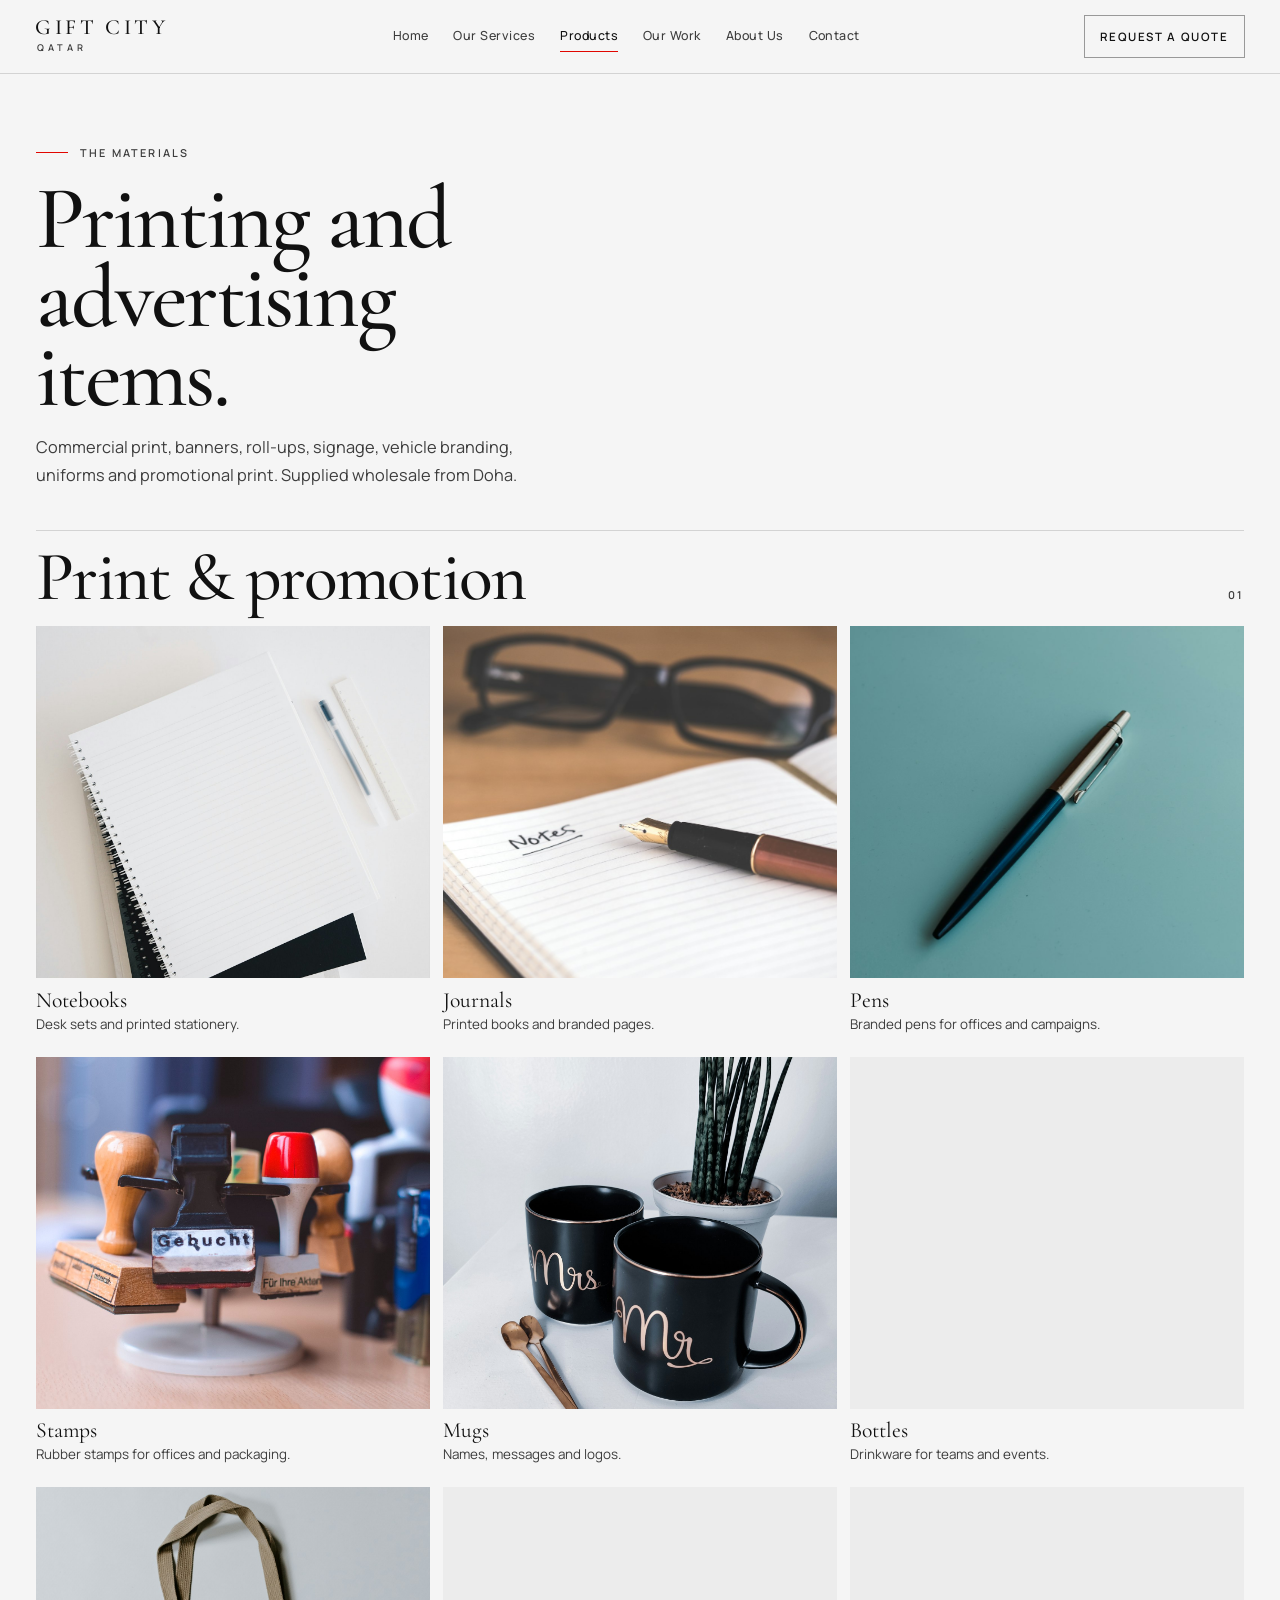
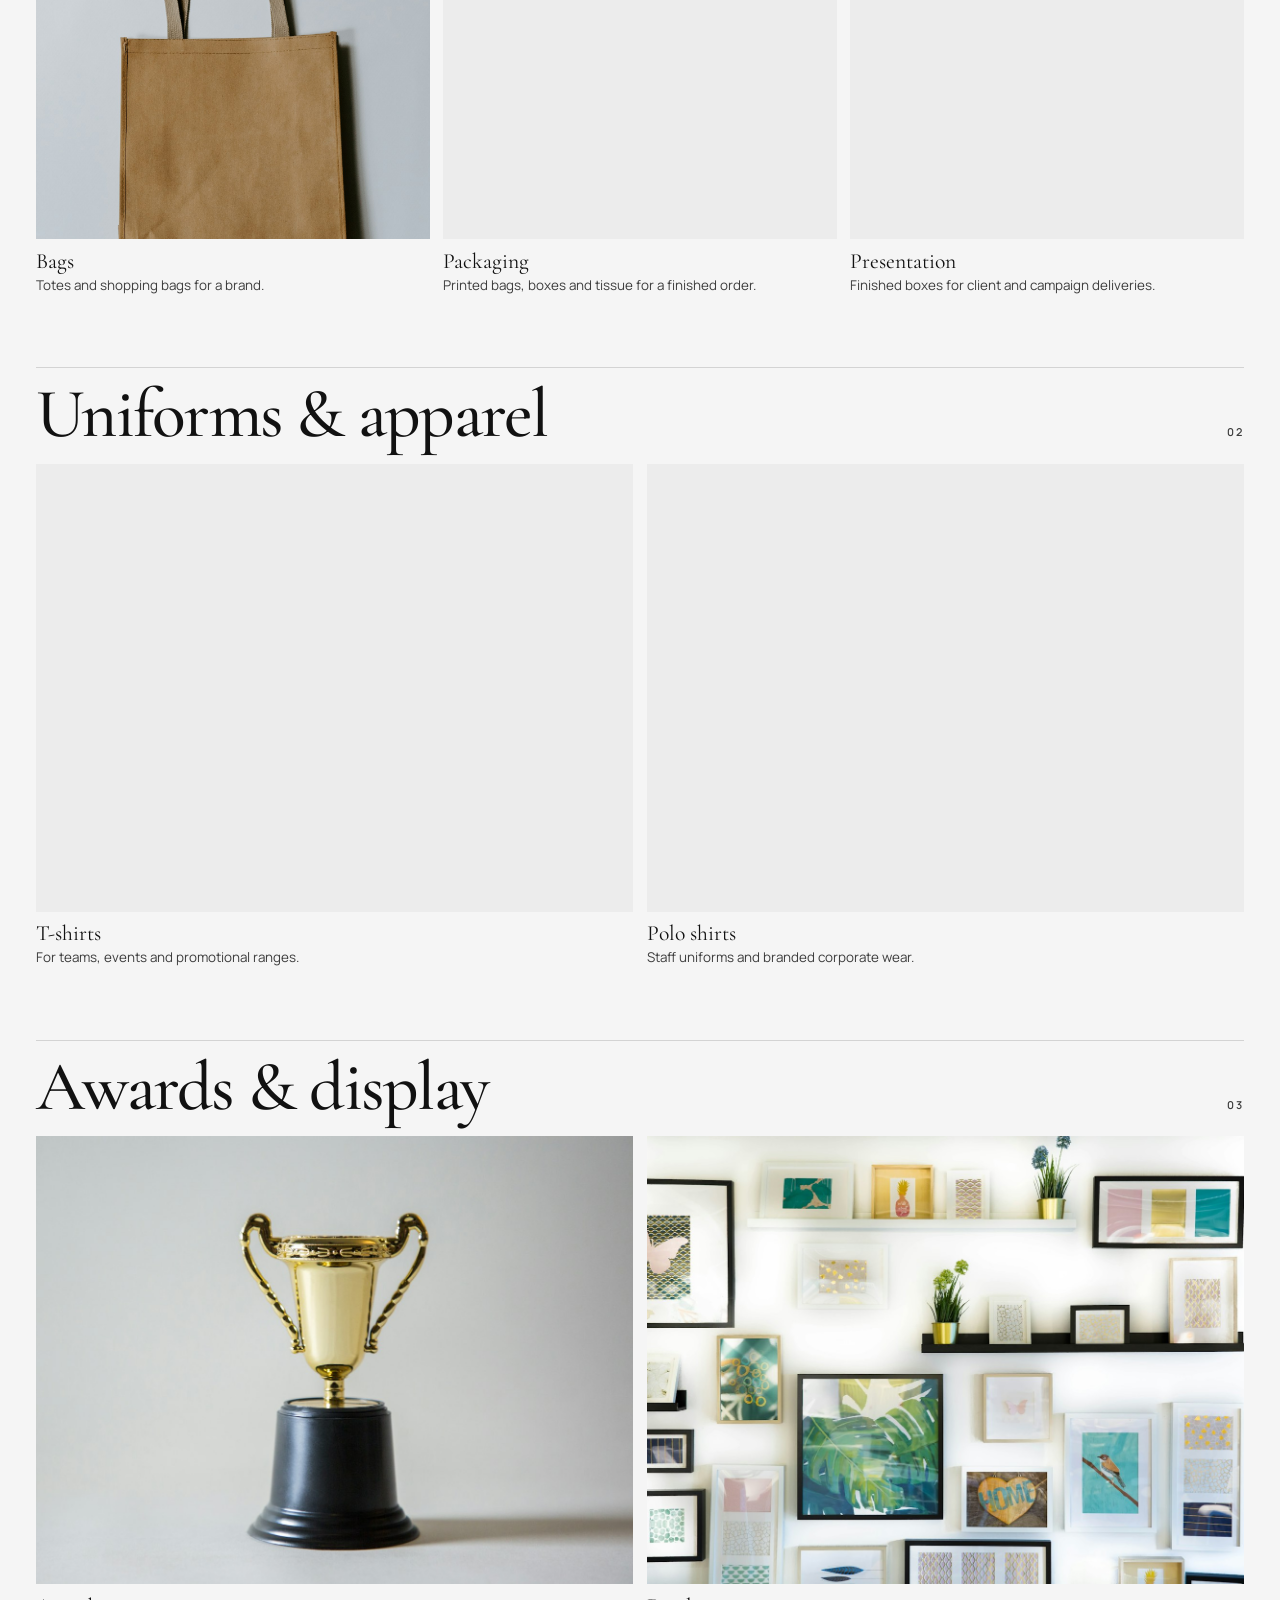
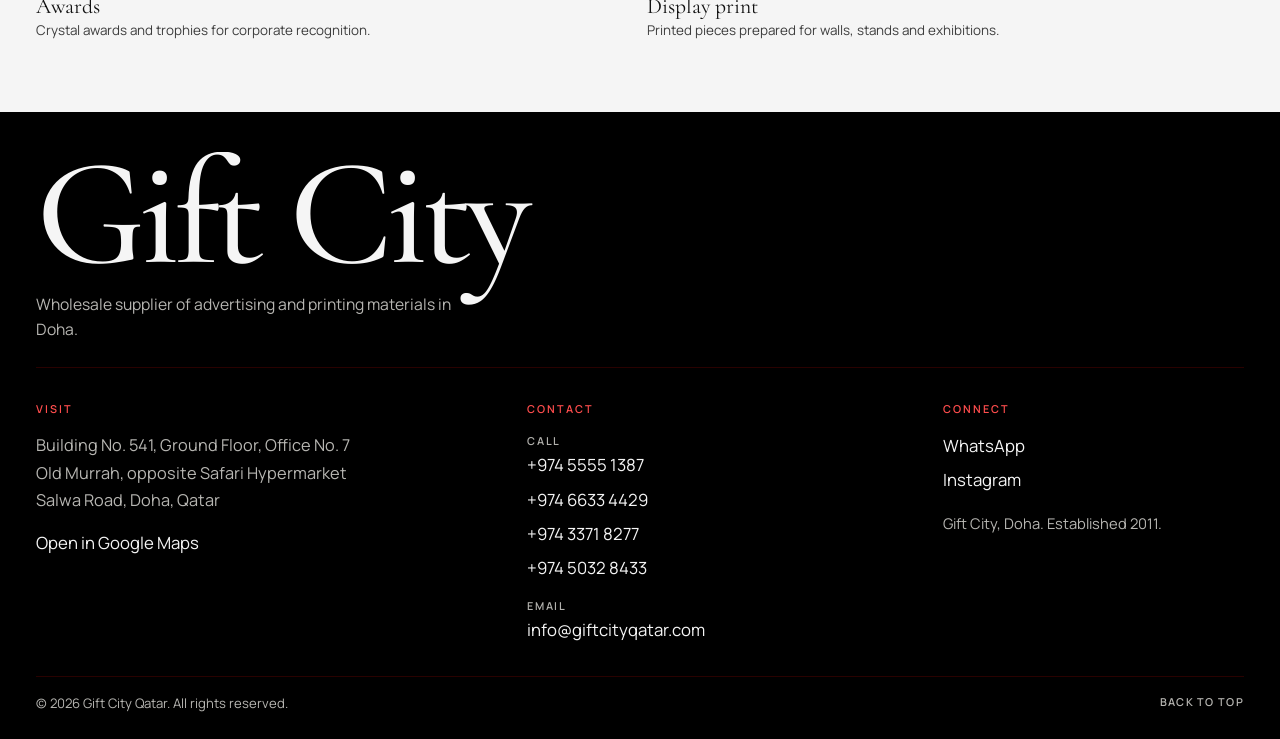
==== products.html @ 21af6485 "Publish the Gift City Qatar site as a printing and advertising supplier. Co-authored-by: Cursor <cur" ====
<!DOCTYPE html>
<html lang="en">
<head>
  <meta charset="UTF-8">
  <meta name="viewport" content="width=device-width, initial-scale=1">
  <title>Products | Gift City Qatar</title>
  <meta name="description" content="Printing materials and advertising items from Gift City Qatar: business print, signage, uniforms, vehicle branding and promotional print in Doha.">
  <meta name="robots" content="index, follow">
  <meta name="theme-color" content="#111111">
  <link rel="canonical" href="https://www.giftcityqatar.com/products.html">
  <link rel="icon" href="assets/favicon.svg" type="image/svg+xml">
  <link rel="preconnect" href="https://fonts.googleapis.com">
  <link rel="preconnect" href="https://fonts.gstatic.com" crossorigin>
  <link href="https://fonts.googleapis.com/css2?family=Cormorant+Garamond:ital,wght@0,500;0,600;1,500;1,600&family=Manrope:wght@400;500;600&display=swap" rel="stylesheet">
  <link rel="stylesheet" href="css/style.css">
  <script>document.documentElement.classList.add("js");</script>
</head>
<body>
  <a class="skip" href="#top">Skip to content</a>

  <header class="header" data-header data-solid>
    <a class="logo" href="index.html" aria-label="Gift City Qatar, home">
      <span class="logo-mark">Gift City</span>
      <span class="logo-place">Qatar</span>
    </a>

    <nav class="nav-desktop" aria-label="Primary">
      <a class="nav-link" href="index.html">Home</a>
      <a class="nav-link" href="index.html#services">Our Services</a>
      <a class="nav-link is-active" href="products.html" aria-current="true">Products</a>
      <a class="nav-link" href="index.html#work">Our Work</a>
      <a class="nav-link" href="index.html#about">About Us</a>
      <a class="nav-link" href="index.html#contact">Contact</a>
    </nav>

    <div class="header-actions">
      <a class="btn btn-line btn-sm" href="index.html#cta">Request a Quote</a>
      <button class="nav-toggle" type="button" data-nav-toggle aria-expanded="false" aria-controls="nav-panel" aria-label="Open menu">
        <svg class="icon icon-menu" viewBox="0 0 24 24" aria-hidden="true"><path d="M4 7h16"/><path d="M4 12h16"/><path d="M4 17h12"/></svg>
        <svg class="icon icon-close" viewBox="0 0 24 24" aria-hidden="true"><path d="M6 6l12 12"/><path d="M18 6 6 18"/></svg>
      </button>
    </div>
  </header>

  <div class="nav-panel" id="nav-panel" data-nav-panel aria-hidden="true">
    <nav aria-label="Mobile">
      <a class="nav-link" href="index.html">Home</a>
      <a class="nav-link" href="index.html#services">Our Services</a>
      <a class="nav-link is-active" href="products.html" aria-current="true">Products</a>
      <a class="nav-link" href="index.html#work">Our Work</a>
      <a class="nav-link" href="index.html#about">About Us</a>
      <a class="nav-link" href="index.html#contact">Contact</a>
    </nav>
    <a class="btn btn-fill" href="index.html#cta">Request a Quote</a>
  </div>

  <main id="top">
    <section class="products-open">
      <div class="wrap">
        <p class="eyebrow"><span class="rule" aria-hidden="true"></span>The materials</p>
        <h1>Printing and advertising items.</h1>
        <p class="lede">Commercial print, banners, roll-ups, signage, vehicle branding, uniforms and promotional print. Supplied wholesale from Doha.</p>
      </div>
    </section>

    <section class="range" aria-labelledby="range-gifts">
      <div class="wrap">
        <div class="range-head">
          <h2 id="range-gifts">Print &amp; promotion</h2>
          <p>01</p>
        </div>
        <div class="range-grid range-gifts">
          <figure class="piece reveal">
            <img src="assets/images/work-notebooks.jpg" alt="A stack of notebooks with a pen and ruler on a white desk" width="1400" height="1800" decoding="async">
            <figcaption>Notebooks <span>Desk sets and printed stationery.</span></figcaption>
          </figure>
          <figure class="piece reveal" data-delay="1">
            <img src="assets/images/work-journal.jpg" alt="An open journal with a fountain pen resting on the page" width="1400" height="1000" decoding="async">
            <figcaption>Journals <span>Printed books and branded pages.</span></figcaption>
          </figure>
          <figure class="piece reveal" data-delay="2">
            <img src="assets/images/work-pen.jpg" alt="A slim pen photographed on a sage surface" width="1400" height="1000" decoding="async">
            <figcaption>Pens <span>Branded pens for offices and campaigns.</span></figcaption>
          </figure>
          <figure class="piece reveal">
            <img src="assets/images/product-stamp.jpg" alt="A set of rubber stamps standing on a wooden desk" width="1400" height="1800" decoding="async">
            <figcaption>Stamps <span>Rubber stamps for offices and packaging.</span></figcaption>
          </figure>
          <figure class="piece reveal" data-delay="1">
            <img src="assets/images/service-personal.jpg" alt="Black ceramic mugs printed with a name or logo" width="1500" height="1800" decoding="async">
            <figcaption>Mugs <span>Names, messages and logos.</span></figcaption>
          </figure>
          <figure class="piece reveal" data-delay="2">
            <img src="assets/images/work-bottle.jpg" alt="A wood-finish bottle standing in soft window light" width="1400" height="1800" decoding="async">
            <figcaption>Bottles <span>Drinkware for teams and events.</span></figcaption>
          </figure>
          <figure class="piece reveal">
            <img src="assets/images/service-promo.jpg" alt="A plain kraft tote bag ready for custom branding" width="1400" height="1800" decoding="async">
            <figcaption>Bags <span>Totes and shopping bags for a brand.</span></figcaption>
          </figure>
          <figure class="piece reveal" data-delay="1">
            <img src="assets/images/service-creative.jpg" alt="Kraft packaging tied with twine on a wooden table" width="1500" height="1200" decoding="async">
            <figcaption>Packaging <span>Printed bags, boxes and tissue for a finished order.</span></figcaption>
          </figure>
          <figure class="piece reveal" data-delay="2">
            <img src="assets/images/hero.jpg" alt="Black presentation boxes finished with satin bows" width="2000" height="2000" decoding="async">
            <figcaption>Presentation <span>Finished boxes for client and campaign deliveries.</span></figcaption>
          </figure>
        </div>
      </div>
    </section>

    <section class="range" aria-labelledby="range-apparel">
      <div class="wrap">
        <div class="range-head">
          <h2 id="range-apparel">Uniforms &amp; apparel</h2>
          <p>02</p>
        </div>
        <div class="range-grid range-apparel">
          <figure class="piece reveal">
            <img src="assets/images/work-tee.jpg" alt="A light cotton shirt hanging in a bright room" width="1400" height="1600" decoding="async">
            <figcaption>T-shirts <span>For teams, events and promotional ranges.</span></figcaption>
          </figure>
          <figure class="piece reveal" data-delay="1">
            <img src="assets/images/product-polo.jpg" alt="Folded polo shirts in blue, green, coral and grey" width="1400" height="1200" decoding="async">
            <figcaption>Polo shirts <span>Staff uniforms and branded corporate wear.</span></figcaption>
          </figure>
        </div>
      </div>
    </section>

    <section class="range" aria-labelledby="range-awards">
      <div class="wrap">
        <div class="range-head">
          <h2 id="range-awards">Awards &amp; display</h2>
          <p>03</p>
        </div>
        <div class="range-grid range-awards">
          <figure class="piece reveal">
            <img src="assets/images/service-awards.jpg" alt="A gold trophy cup on a quiet neutral background" width="1400" height="1600" decoding="async">
            <figcaption>Awards <span>Crystal awards and trophies for corporate recognition.</span></figcaption>
          </figure>
          <figure class="piece reveal" data-delay="1">
            <img src="assets/images/product-frames.jpg" alt="A wall of framed prints in black, white and timber frames" width="1400" height="1000" decoding="async">
            <figcaption>Display print <span>Printed pieces prepared for walls, stands and exhibitions.</span></figcaption>
          </figure>
        </div>
      </div>
    </section>
  </main>

  <footer class="footer" id="contact">
    <div class="wrap">
      <h2 class="visually-hidden">Contact Gift City Qatar</h2>
      <div class="footer-brand">
        <p class="footer-mark">Gift City</p>
        <p class="footer-tag">Wholesale supplier of advertising and printing materials in Doha.</p>
      </div>
      <div class="footer-grid">
        <div>
          <p class="footer-label">Visit</p>
          <address data-address>
            Building No. 541, Ground Floor, Office No. 7<br>
            Old Murrah, opposite Safari Hypermarket<br>
            Salwa Road, Doha, Qatar
          </address>
          <a class="footer-link" data-contact="maps" href="https://www.google.com/maps/search/?api=1&amp;query=Gift+City+Doha">Open in Google Maps</a>
        </div>
        <div>
          <p class="footer-label">Contact</p>
          <p class="footer-meta">Call</p>
          <div data-phones>
            <a class="footer-link" href="tel:+97455551387">+974 5555 1387</a>
            <a class="footer-link" href="tel:+97466334429">+974 6633 4429</a>
            <a class="footer-link" href="tel:+97433718277">+974 3371 8277</a>
            <a class="footer-link" href="tel:+97450328433">+974 5032 8433</a>
          </div>
          <p class="footer-meta">Email</p>
          <a class="footer-link" data-contact="email" data-fill href="mailto:info@giftcityqatar.com">info@giftcityqatar.com</a>
        </div>
        <div>
          <p class="footer-label">Connect</p>
          <a class="footer-link" data-contact="whatsapp" href="https://wa.me/97455551387">WhatsApp</a>
          <a class="footer-link" data-contact="instagram" href="https://www.instagram.com/">Instagram</a>
          <p class="footer-note">Gift City, Doha. Established 2011.</p>
        </div>
      </div>
      <div class="footer-base">
        <p>© <span data-year>2026</span> Gift City Qatar. All rights reserved.</p>
        <a class="footer-top-link" href="#top">Back to top</a>
      </div>
    </div>
  </footer>

  <a class="to-top" data-to-top href="#top" aria-label="Back to top">
    <svg class="icon" viewBox="0 0 24 24" aria-hidden="true"><path d="M12 19V5"/><path d="m5 12 7-7 7 7"/></svg>
  </a>

  <a class="wa-float" data-contact="whatsapp" href="https://wa.me/97455551387" aria-label="WhatsApp Gift City">
    <svg viewBox="0 0 24 24" aria-hidden="true"><path fill="currentColor" d="M12.04 2C6.58 2 2.15 6.4 2.15 11.83c0 1.74.46 3.44 1.34 4.94L2 22l5.39-1.41a10.05 10.05 0 0 0 4.65 1.12h.01c5.46 0 9.89-4.4 9.89-9.83C21.94 6.4 17.5 2 12.04 2zm5.76 14.15c-.24.68-1.4 1.25-1.93 1.33-.49.07-1.1.1-1.78-.11-.41-.13-.94-.3-1.62-.59-2.85-1.23-4.7-4.1-4.84-4.29-.14-.19-1.16-1.54-1.16-2.94 0-1.4.73-2.09 1-2.37.24-.26.64-.38.85-.38.21 0 .42 0 .6.01.19.01.45-.07.7.53.26.64.88 2.2.96 2.36.08.16.13.35.03.56-.1.21-.16.34-.31.52-.15.18-.32.4-.46.54-.15.15-.3.31-.13.6.16.29.73 1.2 1.57 1.94 1.08.96 1.99 1.26 2.28 1.4.29.14.46.12.63-.07.17-.19.73-.85.92-1.14.19-.29.39-.24.66-.14.27.1 1.71.81 2 .95.29.15.48.22.55.34.07.12.07.7-.17 1.38z"/></svg>
  </a>

  <script src="js/main.js"></script>
</body>
</html>
---- css/style.css ----
/* Gift City Qatar — editorial one-page site */

:root {
  --ivory: #f5f5f5;
  --forest: #111111;
  --forest-deep: #000000;
  --sage: #8d8d8d;
  --gold: #e10600;
  --gold-soft: #ff4d4d;
  --warm: #ececec;
  --white: #ffffff;
  --ink: #111111;
  --muted: #3d3d3d;
  --line: rgba(0, 0, 0, 0.14);
  --serif: "Cormorant Garamond", Georgia, "Times New Roman", serif;
  --sans: "Manrope", "Segoe UI", sans-serif;
  --ease: cubic-bezier(0.22, 1, 0.36, 1);
  --header: 4.6rem;
}

*,
*::before,
*::after {
  box-sizing: border-box;
}

html {
  scroll-behavior: smooth;
}

body {
  margin: 0;
  background: var(--ivory);
  color: var(--ink);
  font-family: var(--sans);
  font-size: 1.02rem;
  font-weight: 400;
  line-height: 1.65;
  text-rendering: optimizeLegibility;
  -webkit-font-smoothing: antialiased;
  overflow-x: clip;
}

img {
  max-width: 100%;
  display: block;
}

a {
  color: inherit;
  text-decoration: none;
}

button {
  font: inherit;
  color: inherit;
  background: none;
  border: 0;
  padding: 0;
  cursor: pointer;
}

h1, h2, h3, p, figure, address {
  margin: 0;
}

address {
  font-style: normal;
}

ul, ol {
  margin: 0;
  padding: 0;
  list-style: none;
}

::selection {
  background: var(--forest);
  color: var(--ivory);
}

:focus-visible {
  outline: 2px solid var(--gold);
  outline-offset: 3px;
}

.skip {
  position: absolute;
  left: 1rem;
  top: -4rem;
  z-index: 80;
  background: var(--forest);
  color: var(--ivory);
  padding: 0.7rem 1rem;
}

.skip:focus {
  top: 1rem;
}

.visually-hidden {
  position: absolute;
  width: 1px;
  height: 1px;
  padding: 0;
  margin: -1px;
  overflow: hidden;
  clip: rect(0, 0, 0, 0);
  white-space: nowrap;
  border: 0;
}

.wrap {
  --gutter: 1.2rem;
  width: min(1380px, calc(100% - var(--gutter) * 2));
  margin-inline: auto;
}

.section {
  padding-block: clamp(4.5rem, 9vw, 8.25rem);
}

#home,
#about,
#services,
#work,
#values,
#process,
#cta,
#catalogue,
#contact {
  scroll-margin-top: 4.8rem;
}

.eyebrow {
  display: flex;
  align-items: center;
  gap: 0.75rem;
  margin: 0 0 1.15rem;
  color: var(--muted);
  font-size: 0.68rem;
  font-weight: 600;
  letter-spacing: 0.2em;
  text-transform: uppercase;
}

.eyebrow-light {
  color: var(--gold-soft);
}

.rule {
  width: 2rem;
  height: 1px;
  background: var(--gold);
  flex: none;
}

.eyebrow-light .rule {
  background: var(--gold-soft);
}

h1, h2, .tile-title, .logo-mark, .footer-mark, .nav-panel a {
  font-family: var(--serif);
  font-weight: 500;
}

h1 {
  font-size: clamp(3.15rem, 12.4vw, 4.6rem);
  line-height: 0.9;
  letter-spacing: -0.03em;
}

h2 {
  font-size: clamp(2.55rem, 6.4vw, 4.35rem);
  line-height: 0.96;
  letter-spacing: -0.025em;
  text-wrap: balance;
}

h2 em,
h1 .em {
  font-style: italic;
  font-weight: 500;
  color: var(--gold);
}

h3 {
  font-family: var(--serif);
  font-weight: 500;
  font-size: 1.85rem;
  line-height: 1.05;
  letter-spacing: -0.02em;
}

.lede,
.intro-copy p,
.section-note,
.values-list p,
.steps p,
.cta-inner p {
  color: var(--muted);
  font-size: 1.02rem;
  line-height: 1.7;
}

.icon {
  width: 1.05rem;
  height: 1.05rem;
  stroke: currentColor;
  fill: none;
  stroke-width: 1.6;
  stroke-linecap: round;
  stroke-linejoin: round;
  flex: none;
}

.btn {
  display: inline-flex;
  align-items: center;
  justify-content: center;
  gap: 0.7rem;
  min-height: 3.15rem;
  padding: 0.85rem 1.35rem;
  white-space: nowrap;
  border: 1px solid transparent;
  font-size: 0.72rem;
  font-weight: 600;
  letter-spacing: 0.16em;
  text-transform: uppercase;
  transition: background 0.35s var(--ease), color 0.35s var(--ease), border-color 0.35s var(--ease), transform 0.35s var(--ease);
}

.btn .icon {
  transition: transform 0.35s var(--ease);
}

.btn:hover .icon {
  transform: translateX(3px);
}

.btn-fill {
  background: var(--forest);
  color: var(--ivory);
}

.btn-fill:hover {
  background: #000000;
}

.btn-line {
  border-color: rgba(17, 17, 17, 0.45);
  color: var(--forest);
}

.btn-line:hover {
  background: var(--forest);
  border-color: var(--forest);
  color: var(--ivory);
}

.btn-light {
  background: var(--ivory);
  color: var(--forest);
}

.btn-light:hover {
  background: var(--white);
}

.btn-ghost {
  border-color: rgba(247, 245, 240, 0.55);
  color: var(--ivory);
}

.btn-ghost:hover {
  background: var(--ivory);
  color: var(--forest);
}

.btn-sm {
  min-height: 2.7rem;
  padding: 0.65rem 0.95rem;
  letter-spacing: 0.14em;
}

/* Header */

.header {
  position: fixed;
  inset: 0 0 auto 0;
  z-index: 50;
  display: flex;
  align-items: center;
  justify-content: space-between;
  gap: 1rem;
  min-height: var(--header);
  padding: max(0.85rem, env(safe-area-inset-top)) 1.2rem 0.85rem;
  color: var(--ivory);
  background: transparent;
  border-bottom: 1px solid transparent;
  transition: background 0.4s var(--ease), border-color 0.4s var(--ease), color 0.4s var(--ease);
  text-shadow: 0 1px 14px rgba(0, 0, 0, 0.28);
}

.header.is-scrolled,
body.nav-open .header {
  text-shadow: none;
}

.header .logo-place,
.header .nav-desktop .nav-link {
  color: rgba(247, 245, 240, 0.78);
}

.header .nav-desktop .nav-link.is-active,
.header .nav-desktop .nav-link:hover {
  color: var(--white);
}

.header .btn-line {
  border-color: rgba(247, 245, 240, 0.55);
  color: var(--ivory);
}

.header .btn-line:hover {
  background: var(--ivory);
  border-color: var(--ivory);
  color: var(--forest);
}

.header.is-scrolled,
body.nav-open .header {
  color: var(--forest);
  background: var(--ivory);
  border-bottom-color: var(--line);
}

.header.is-scrolled .logo-place,
body.nav-open .header .logo-place,
.header.is-scrolled .nav-desktop .nav-link,
body.nav-open .header .nav-desktop .nav-link {
  color: var(--muted);
}

.header.is-scrolled .nav-desktop .nav-link.is-active,
.header.is-scrolled .nav-desktop .nav-link:hover,
body.nav-open .header .nav-desktop .nav-link.is-active,
body.nav-open .header .nav-desktop .nav-link:hover {
  color: var(--forest);
}

.header.is-scrolled .btn-line,
body.nav-open .header .btn-line {
  border-color: rgba(17, 17, 17, 0.45);
  color: var(--forest);
}

.header.is-scrolled .btn-line:hover,
body.nav-open .header .btn-line:hover {
  background: var(--forest);
  border-color: var(--forest);
  color: var(--ivory);
}

.header[data-solid] {
  color: var(--forest);
  background: var(--ivory);
  border-bottom-color: var(--line);
  text-shadow: none;
}

.header[data-solid] .logo-place,
.header[data-solid] .nav-desktop .nav-link {
  color: var(--muted);
}

.header[data-solid] .nav-desktop .nav-link.is-active,
.header[data-solid] .nav-desktop .nav-link:hover {
  color: var(--forest);
}

.header[data-solid] .btn-line,
.header[data-solid] .nav-toggle {
  border-color: rgba(17, 17, 17, 0.4);
  color: var(--forest);
}

.logo {
  display: grid;
  gap: 0.05rem;
  z-index: 2;
}

.logo-mark {
  font-size: 1.35rem;
  letter-spacing: 0.16em;
  text-transform: uppercase;
  line-height: 1;
}

.logo-place {
  font-size: 0.58rem;
  font-weight: 600;
  letter-spacing: 0.42em;
  text-transform: uppercase;
  color: var(--muted);
  padding-left: 0.12rem;
}

.nav-desktop {
  display: none;
  align-items: center;
  gap: 1.55rem;
}

.nav-desktop .nav-link {
  position: relative;
  font-size: 0.78rem;
  font-weight: 500;
  letter-spacing: 0.04em;
  color: var(--muted);
}

.nav-desktop .nav-link::after {
  content: "";
  position: absolute;
  left: 0;
  bottom: -0.35rem;
  width: 100%;
  height: 1px;
  background: var(--gold);
  transform: scaleX(0);
  transform-origin: left;
  transition: transform 0.35s var(--ease);
}

.nav-desktop .nav-link:hover,
.nav-desktop .nav-link.is-active {
  color: var(--forest);
}

.nav-desktop .nav-link:hover::after,
.nav-desktop .nav-link.is-active::after {
  transform: scaleX(1);
}

.header-actions {
  display: flex;
  align-items: center;
  gap: 0.7rem;
  z-index: 2;
}

.header-actions .btn {
  display: none;
}

.nav-toggle {
  width: 2.75rem;
  height: 2.75rem;
  display: grid;
  place-items: center;
  border: 1px solid rgba(247, 245, 240, 0.55);
}

body.nav-open .nav-toggle,
.header.is-scrolled .nav-toggle {
  border-color: rgba(17, 17, 17, 0.35);
}

.nav-toggle .icon-close {
  display: none;
}

.nav-toggle[aria-expanded="true"] .icon-menu {
  display: none;
}

.nav-toggle[aria-expanded="true"] .icon-close {
  display: block;
}

.nav-panel {
  position: fixed;
  inset: 0;
  z-index: 40;
  display: flex;
  flex-direction: column;
  justify-content: space-between;
  gap: 2rem;
  padding: 7.2rem 1.5rem 2rem;
  background: var(--ivory);
  transform: translateY(-102%);
  visibility: hidden;
  transition: transform 0.55s var(--ease), visibility 0.55s;
}

.nav-panel.is-open {
  transform: none;
  visibility: visible;
}

.nav-panel nav {
  display: grid;
  gap: 0.35rem;
}

.nav-panel .nav-link {
  font-size: clamp(2.35rem, 11vw, 3.4rem);
  line-height: 1.05;
  letter-spacing: -0.03em;
  opacity: 0;
  transform: translateY(14px);
}

.nav-panel.is-open .nav-link {
  opacity: 1;
  transform: none;
  transition: opacity 0.5s var(--ease), transform 0.5s var(--ease);
}

.nav-panel.is-open .nav-link:nth-child(1) { transition-delay: 0.08s; }
.nav-panel.is-open .nav-link:nth-child(2) { transition-delay: 0.14s; }
.nav-panel.is-open .nav-link:nth-child(3) { transition-delay: 0.2s; }
.nav-panel.is-open .nav-link:nth-child(4) { transition-delay: 0.26s; }
.nav-panel.is-open .nav-link:nth-child(5) { transition-delay: 0.32s; }

.nav-panel .nav-link.is-active {
  font-style: italic;
}

.nav-panel .btn {
  align-self: flex-start;
}

body.nav-open {
  overflow: hidden;
}

/* Hero
   Phone: a cover photograph, then an ivory sheet of type.
   Desktop: the same photograph becomes the full page, and the type is set into it. */

.hero {
  position: relative;
  display: flex;
  flex-direction: column;
  min-height: 100svh;
  min-height: 100dvh;
  background: var(--ivory);
  color: var(--forest);
}

.hero-media {
  position: relative;
  height: 52svh;
  margin: 0;
  overflow: hidden;
  background: var(--forest);
}

.hero-scrim {
  position: absolute;
  inset: 0;
  background: linear-gradient(180deg, rgba(0, 0, 0, 0.42) 0%, rgba(0, 0, 0, 0) 32%);
}

.hero-media img {
  object-position: center 42%;
  transform: scale(1.06);
  animation: heroSettle 1.8s var(--ease) forwards;
}

@keyframes heroSettle {
  to { transform: scale(1); }
}

.hero-meta {
  position: absolute;
  left: 1.25rem;
  bottom: 1.35rem;
  z-index: 1;
  margin: 0;
  font-size: 0.66rem;
  font-weight: 600;
  letter-spacing: 0.28em;
  text-transform: uppercase;
  color: var(--ivory);
}

.hero-copy {
  position: relative;
  z-index: 1;
  display: flex;
  flex: 1;
  flex-direction: column;
  align-items: stretch;
  width: auto;
  min-width: 0;
  margin-top: -1.35rem;
  padding: 1.55rem 1.25rem max(1.35rem, env(safe-area-inset-bottom));
  background: var(--ivory);
}

.hero-kicker {
  display: flex;
  align-items: center;
  gap: 0.75rem;
  margin: 0 0 0.85rem;
  color: var(--muted);
  font-size: 0.66rem;
  font-weight: 600;
  letter-spacing: 0.22em;
  text-transform: uppercase;
}

.hero h1 {
  margin: 0 0 1.05rem;
  max-width: 100%;
  color: var(--forest);
  font-size: clamp(3.35rem, 14.2vw, 4.5rem);
  line-height: 0.84;
  letter-spacing: -0.04em;
}

.hero h1 span {
  display: block;
}

.hero h1 .em {
  padding-left: 0.42em;
}

.hero-foot {
  display: grid;
  gap: 1.15rem;
  width: 100%;
  min-width: 0;
  margin-top: auto;
}

.lede {
  max-width: 34rem;
}

.hero .lede {
  margin: 0;
  width: 100%;
  max-width: 28rem;
  color: var(--muted);
  font-size: 0.98rem;
  line-height: 1.6;
  overflow-wrap: break-word;
}

.hero-go {
  display: flex;
  align-items: center;
  justify-content: space-between;
  gap: 1rem;
  width: 100%;
  margin-top: 0.15rem;
  padding-block: 0.85rem;
  border-top: 1px solid var(--line);
  color: var(--forest);
  font-size: 0.72rem;
  font-weight: 600;
  letter-spacing: 0.16em;
  text-transform: uppercase;
}

.hero-go .icon {
  transition: transform 0.4s var(--ease);
}

.hero-go:hover .icon {
  transform: translateX(5px);
}

.cta-actions {
  display: flex;
  flex-direction: column;
  gap: 0.7rem;
  width: 100%;
}

.cta-actions .btn {
  width: 100%;
}

.hero-media img,
.intro-figure img,
.tile img,
.frame img,
.cta-bg {
  width: 100%;
  height: 100%;
  object-fit: cover;
}

.scroll-hint {
  display: none;
}

.scroll-line {
  position: relative;
  width: 1px;
  height: 3.4rem;
  overflow: hidden;
  background: rgba(247, 245, 240, 0.28);
}

.scroll-line::after {
  content: "";
  position: absolute;
  left: 0;
  top: -45%;
  width: 100%;
  height: 45%;
  background: var(--ivory);
  animation: drip 1.8s var(--ease) infinite;
}

@keyframes drip {
  to { transform: translateY(360%); }
}

/* Intro */

.intro.section {
  padding-top: 0;
}

.intro-layout {
  display: grid;
  gap: 1.6rem;
}

.intro-figure {
  position: relative;
  width: calc(100% + var(--gutter) * 2);
  margin: 0 0 0 calc(var(--gutter) * -1);
  min-height: 86svh;
  overflow: hidden;
  background: var(--warm);
}

.intro-figure img {
  position: absolute;
  inset: 0;
  object-position: 30% center;
}

.intro-figure figcaption {
  position: absolute;
  left: 1rem;
  bottom: 1rem;
  z-index: 1;
  padding: 0.45rem 0.7rem;
  background: rgba(247, 245, 240, 0.92);
  color: var(--forest);
  font-size: 0.66rem;
  font-weight: 600;
  letter-spacing: 0.16em;
  text-transform: uppercase;
}

.intro-copy {
  display: grid;
  gap: 1rem;
  align-content: center;
}

.intro-copy h2 {
  margin-bottom: 0.4rem;
}

/* Services and work */

.section-head {
  max-width: 18em;
  margin-bottom: clamp(1.8rem, 4vw, 3rem);
}

.section-head h2 {
  max-width: 16em;
}

.section-note {
  max-width: 32ch;
}

.services-grid,
.work-grid {
  display: grid;
  gap: 0;
  width: calc(100% + var(--gutter) * 2);
  margin-left: calc(var(--gutter) * -1);
}

.tile,
.frame {
  position: relative;
  display: block;
  overflow: hidden;
  min-height: 0;
  background: transparent;
  color: var(--ink);
}

.tile img,
.frame img {
  position: relative;
  inset: auto;
  height: 78vw;
  min-height: 17.5rem;
  transform: scale(1.001);
  transition: transform 0.8s var(--ease);
}

.s1 img,
.g1 img,
.g4 img {
  height: 108vw;
}

.g2 img,
.g7 img,
.s2 img {
  height: 64vw;
}

.tile:hover img,
.frame:hover img {
  transform: scale(1.06);
}

.tile-shade,
.frame::after {
  display: none;
}

.tile-body {
  position: relative;
  display: grid;
  gap: 0.4rem;
  padding: 1rem 1.25rem 2.6rem;
}

.tile-index,
.frame figcaption,
.step-index,
.values-list span {
  font-family: var(--sans);
  font-size: 0.68rem;
  font-weight: 600;
  letter-spacing: 0.18em;
  text-transform: uppercase;
}

.tile-index {
  color: var(--forest);
  font-family: var(--serif);
  font-size: 1.15rem;
  font-weight: 500;
  letter-spacing: 0.08em;
}

.tile-title {
  font-size: clamp(2rem, 6vw, 2.7rem);
  line-height: 0.95;
  transition: transform 0.45s var(--ease);
}

.tile:hover .tile-title {
  transform: translateY(-3px);
}

.tile-text {
  max-width: 38ch;
  color: var(--muted);
  font-size: 0.95rem;
  line-height: 1.5;
}

.work {
  background: var(--ivory);
}

.frame figcaption {
  position: static;
  display: block;
  padding: 0.75rem 1.25rem 0;
  color: var(--forest);
  opacity: 1;
}

.pos-left {
  object-position: 20% center;
}

.g2 img,
.g6 img {
  object-position: center 30%;
}

.g3 img {
  object-position: 70% center;
}

.pos-gifts {
  object-position: center 62%;
}

/* Values */

.values {
  background: var(--forest);
  color: var(--ivory);
  padding-block: clamp(4.5rem, 9vw, 8rem);
}

.values-layout {
  display: grid;
  gap: 2.5rem;
}

.values h2 {
  max-width: 9em;
}

.values-list {
  display: grid;
}

.values-list li {
  padding: 1.45rem 0 1.55rem;
  border-top: 1px solid rgba(225, 6, 0, 0.28);
}

.values-list li:last-child {
  border-bottom: 1px solid rgba(225, 6, 0, 0.28);
}

.values-list span {
  display: block;
  margin-bottom: 0.7rem;
  color: var(--gold-soft);
  font-family: var(--serif);
  font-size: 1.35rem;
  font-weight: 500;
  letter-spacing: 0.08em;
}

.values-list h3 {
  margin-bottom: 0.55rem;
}

.values-list p {
  max-width: 38ch;
  color: rgba(247, 245, 240, 0.78);
}

/* Process */

.steps {
  display: grid;
  gap: 2.4rem;
  margin: 0;
}

.steps li {
  position: relative;
  padding: 0;
}

.step-index {
  display: block;
  margin-bottom: 0.55rem;
  color: var(--forest);
  font-family: var(--serif);
  font-size: clamp(2.8rem, 10vw, 3.6rem);
  font-weight: 500;
  line-height: 0.85;
  letter-spacing: -0.03em;
}

.steps h3 {
  margin-bottom: 0.4rem;
}

.steps p {
  max-width: 28ch;
}

/* CTA */

.cta {
  position: relative;
  min-height: 88vh;
  display: grid;
  align-items: end;
  color: var(--ivory);
  overflow: hidden;
  background: var(--forest);
}

.cta-bg,
.cta-shade {
  position: absolute;
  inset: 0;
}

.cta-bg {
  object-position: center 40%;
}

.cta-shade {
  background: rgba(0, 0, 0, 0.78);
}

.cta-inner {
  position: relative;
  z-index: 1;
  padding-block: clamp(4.5rem, 10vw, 7rem);
  max-width: 18em;
}

.cta-inner h2 {
  margin-bottom: 1rem;
}

.cta-inner p {
  max-width: 36rem;
  margin-bottom: 1.7rem;
  color: rgba(247, 245, 240, 0.84);
}

.cta .wrap {
  width: min(1380px, calc(100% - var(--gutter) * 2));
}

/* Catalogue */

.catalogue {
  background: var(--warm);
  padding-block: clamp(4.5rem, 9vw, 7.5rem);
}

.catalogue-head {
  max-width: 16em;
  margin-bottom: clamp(2.2rem, 5vw, 3.6rem);
}

.catalogue-link {
  display: inline-flex;
  align-items: center;
  gap: 0.75rem;
  margin-top: 1.35rem;
  padding-bottom: 0.35rem;
  border-bottom: 1px solid var(--forest);
  color: var(--forest);
  font-size: 0.72rem;
  font-weight: 600;
  letter-spacing: 0.16em;
  text-transform: uppercase;
}

.catalogue-link .icon {
  transition: transform 0.4s var(--ease);
}

.catalogue-link:hover .icon {
  transform: translateX(5px);
}

/* Products page */

.products-open {
  padding: 7.5rem 0 2.5rem;
}

.products-open h1 {
  max-width: 11ch;
  margin-bottom: 1.1rem;
  font-size: clamp(3.4rem, 12vw, 6.4rem);
  line-height: 0.88;
}

.products-open .lede {
  max-width: 34rem;
}

.range {
  padding-bottom: clamp(2.5rem, 6vw, 4.5rem);
}

.range-head {
  display: flex;
  justify-content: space-between;
  align-items: baseline;
  gap: 1rem;
  margin-bottom: 1rem;
  padding-top: 0.8rem;
  border-top: 1px solid var(--line);
}

.range-head p {
  font-size: 0.68rem;
  font-weight: 600;
  letter-spacing: 0.18em;
  text-transform: uppercase;
  color: var(--muted);
}

.range-grid {
  display: grid;
  gap: 1.4rem 0.85rem;
}

.piece {
  min-width: 0;
}

.piece img {
  width: 100%;
  height: 68vw;
  object-fit: cover;
  background: var(--warm);
}

.piece figcaption {
  display: grid;
  gap: 0.15rem;
  padding-top: 0.65rem;
  font-family: var(--serif);
  font-size: 1.35rem;
  line-height: 1.1;
}

.piece figcaption span {
  font-family: var(--sans);
  font-size: 0.84rem;
  line-height: 1.45;
  color: var(--muted);
}

.catalogue-grid {
  display: grid;
  gap: 2.2rem 2.5rem;
}

.catalogue h3 {
  margin-bottom: 0.75rem;
  font-style: italic;
}

.catalogue li {
  padding-block: 0.22rem;
  color: var(--muted);
  font-size: 0.95rem;
  line-height: 1.45;
}

/* Footer */

.footer {
  background: var(--forest-deep);
  color: var(--ivory);
  padding-block: 2.5rem 1.5rem;
}

.footer-brand {
  overflow: hidden;
  padding-bottom: 1.5rem;
  border-bottom: 1px solid rgba(225, 6, 0, 0.18);
}

.footer-mark {
  font-size: clamp(3.4rem, 16vw, 8rem);
  line-height: 0.82;
  letter-spacing: -0.04em;
}

.footer-tag,
.footer-note,
.footer-base,
.footer address {
  color: rgba(247, 245, 240, 0.74);
}

.footer-tag {
  max-width: 28rem;
  margin-top: 0.9rem;
  font-size: 0.98rem;
}

.footer-grid {
  display: grid;
  gap: 2rem;
  padding-block: 2rem 1.6rem;
}

.footer-label {
  margin-bottom: 0.85rem;
  color: var(--gold-soft);
  font-size: 0.68rem;
  font-weight: 600;
  letter-spacing: 0.18em;
  text-transform: uppercase;
}

.footer address {
  line-height: 1.7;
  margin-bottom: 0.9rem;
}

.footer-link {
  display: block;
  width: fit-content;
  margin-bottom: 0.35rem;
  font-size: 1.05rem;
  border-bottom: 1px solid transparent;
}

.footer-link:hover {
  border-bottom-color: var(--gold-soft);
}

.footer-meta {
  margin: 0.85rem 0 0.1rem;
  color: rgba(247, 245, 240, 0.72);
  font-size: 0.68rem;
  font-weight: 600;
  letter-spacing: 0.16em;
  text-transform: uppercase;
}

.footer-note {
  margin-top: 1rem;
  font-size: 0.92rem;
}

.footer-base {
  display: flex;
  justify-content: space-between;
  gap: 1rem;
  flex-wrap: wrap;
  padding-top: 1rem;
  border-top: 1px solid rgba(225, 6, 0, 0.18);
  font-size: 0.82rem;
}

.footer-top-link {
  letter-spacing: 0.12em;
  text-transform: uppercase;
  font-size: 0.68rem;
  font-weight: 600;
}

/* Floating controls */

.to-top,
.wa-float {
  position: fixed;
  right: 1rem;
  z-index: 35;
  display: grid;
  place-items: center;
  width: 3rem;
  height: 3rem;
  background: var(--forest);
  color: var(--ivory);
  box-shadow: 0 10px 24px rgba(0, 0, 0, 0.18);
  transition: opacity 0.35s var(--ease), transform 0.35s var(--ease), background 0.35s var(--ease);
}

.to-top {
  bottom: 4.7rem;
  opacity: 0;
  pointer-events: none;
  background: var(--ivory);
  color: var(--forest);
  border: 1px solid var(--line);
}

.to-top.is-visible {
  opacity: 1;
  pointer-events: auto;
}

.wa-float {
  bottom: max(1rem, env(safe-area-inset-bottom));
}

.js .wa-float {
  opacity: 0;
  pointer-events: none;
}

.js .wa-float.is-visible {
  opacity: 1;
  pointer-events: auto;
}

.wa-float svg {
  width: 1.35rem;
  height: 1.35rem;
}

.to-top:hover,
.wa-float:hover {
  transform: translateY(-2px);
}

.wa-float:hover {
  background: #000000;
}

body.nav-open .to-top,
body.nav-open .wa-float {
  opacity: 0;
  pointer-events: none;
}

/* Reveal */

.js .reveal {
  opacity: 0;
  transform: translateY(22px);
  transition: opacity 0.7s var(--ease), transform 0.7s var(--ease);
}

.js .reveal[data-delay="1"] { transition-delay: 0.08s; }
.js .reveal[data-delay="2"] { transition-delay: 0.16s; }
.js .reveal[data-delay="3"] { transition-delay: 0.24s; }

.js .reveal.is-in {
  opacity: 1;
  transform: none;
}

@media (min-width: 700px) and (max-width: 1023px) {
  .hero-media {
    height: 58svh;
  }

  .hero-copy {
    padding: 2rem 2.25rem 2.4rem;
  }

  .hero h1 {
    font-size: clamp(4.6rem, 8vw, 6.2rem);
  }

  .hero-foot {
    grid-template-columns: minmax(0, 28rem) auto;
    align-items: end;
    gap: 2rem;
  }

  .hero-go {
    width: auto;
    align-self: end;
    margin-top: 0;
    border-top: 0;
    border-bottom: 1px solid var(--forest);
    padding-block: 0.35rem;
  }
}

/* Tablet */

@media (min-width: 700px) {
  .wrap,
  .cta .wrap {
    --gutter: 2.25rem;
  }

  .cta-actions {
    flex-direction: row;
    width: auto;
  }

  .cta-actions .btn {
    width: auto;
  }

  .services-grid,
  .work-grid {
    width: auto;
    margin-left: 0;
    gap: 1.4rem 1rem;
  }

  .catalogue-grid,
  .services-grid {
    grid-template-columns: 1fr 1fr;
  }

  .products-open h1 {
    font-size: clamp(4.6rem, 8vw, 6.6rem);
  }

  .range-grid {
    grid-template-columns: 1fr 1fr;
  }

  .piece img {
    height: 18rem;
  }

  .s1 {
    grid-column: 1 / -1;
  }

  .work-grid {
    grid-template-columns: 1fr 1fr;
  }

  .g1 {
    grid-column: 1 / -1;
  }

  .tile img,
  .frame img,
  .s1 img,
  .s2 img,
  .g1 img,
  .g2 img,
  .g4 img,
  .g7 img {
    height: 20rem;
    min-height: 0;
  }

  .s1 img,
  .g1 img {
    height: 30rem;
  }

  .footer-grid {
    grid-template-columns: 1.2fr 1fr 0.8fr;
    gap: 2.5rem;
  }

  .footer-mark {
    font-size: clamp(5rem, 12vw, 9.5rem);
  }
}

/* Desktop */

@media (min-width: 1024px) {
  .nav-desktop {
    display: flex;
  }

  .nav-toggle {
    display: none;
  }

  .header {
    padding-inline: 2.2rem;
  }

  .header-actions .btn {
    display: inline-flex;
  }

  .hero {
    display: block;
    min-height: 100svh;
    min-height: 100dvh;
    color: var(--ivory);
    background: var(--forest);
  }

  .hero-media {
    position: absolute;
    inset: 0;
    height: auto;
  }

  .hero-scrim {
    background:
      linear-gradient(90deg, rgba(0, 0, 0, 0.78) 0%, rgba(0, 0, 0, 0.34) 36%, rgba(0, 0, 0, 0.05) 62%),
      linear-gradient(180deg, rgba(0, 0, 0, 0.5) 0%, rgba(0, 0, 0, 0) 22%, rgba(0, 0, 0, 0) 62%, rgba(0, 0, 0, 0.72) 100%);
  }

  .hero-media img {
    object-position: center 40%;
  }

  .hero-copy {
    justify-content: flex-end;
    width: min(1480px, calc(100% - 8vw));
    min-height: 100svh;
    min-height: 100dvh;
    margin: 0 auto;
    padding: 18vh 0 6.5vh;
    background: transparent;
  }

  .hero-kicker {
    color: var(--gold-soft);
  }

  .hero-kicker .rule {
    background: var(--gold-soft);
  }

  .hero h1 {
    max-width: 16ch;
    margin-bottom: 0;
    color: var(--ivory);
    font-size: clamp(6.1rem, 8.6vw, 9rem);
    text-shadow: 0 18px 40px rgba(0, 0, 0, 0.18);
  }

  .hero h1 .em {
    padding-left: 0.72em;
  }

  .hero-foot {
    grid-template-columns: minmax(16rem, 24rem) auto;
    align-items: end;
    justify-content: space-between;
    gap: 4rem;
    margin-top: auto;
    padding-top: 2.5rem;
  }

  .hero .lede {
    max-width: 24rem;
    color: rgba(247, 245, 240, 0.88);
  }

  .hero-go {
    width: auto;
    align-self: end;
    margin: 0;
    padding-block: 0.4rem;
    border-top: 0;
    border-bottom: 1px solid rgba(247, 245, 240, 0.7);
    color: var(--ivory);
  }

  .hero-meta {
    right: 1.7rem;
    left: auto;
    top: 46%;
    bottom: auto;
    z-index: 2;
    writing-mode: vertical-rl;
    letter-spacing: 0.34em;
  }

  .scroll-hint {
    display: block;
    position: absolute;
    z-index: 2;
    left: 50%;
    bottom: 1.35rem;
    transform: translateX(-50%);
  }

  .intro.section {
    padding-top: clamp(4.5rem, 8vw, 7.5rem);
  }

  .intro-layout {
    grid-template-columns: 1.12fr 0.88fr;
    gap: 6vw;
    align-items: center;
  }

  .intro-figure {
    width: auto;
    min-height: 42rem;
    margin: 2.5rem 0 0;
  }

  .intro-copy {
    margin-top: -1.5rem;
  }

  .section-head-split {
    display: flex;
    justify-content: space-between;
    align-items: flex-end;
    gap: 3rem;
    max-width: none;
  }

  .section-head-split h2 {
    max-width: 12em;
  }

  .section-note {
    max-width: 28ch;
    margin-bottom: 0.4rem;
  }

  .services-grid,
  .work-grid {
    width: auto;
    margin-left: 0;
  }

  .catalogue-grid {
    grid-template-columns: repeat(4, 1fr);
    gap: 2rem 2.5rem;
  }

  .products-open {
    padding-top: 9rem;
  }

  .products-open h1 {
    font-size: clamp(5.4rem, 7vw, 7.2rem);
  }

  .range-awards,
  .range-apparel {
    grid-template-columns: 1fr 1fr;
  }

  .range-gifts {
    grid-template-columns: repeat(3, 1fr);
  }

  .piece img {
    height: 22rem;
  }

  .range-awards img,
  .range-apparel img {
    height: 28rem;
  }

  .services-grid {
    grid-template-columns: 1.35fr 1fr 0.95fr;
    grid-template-rows: 22rem 15.5rem 20rem;
    gap: 0.85rem;
  }

  .tile,
  .frame {
    color: var(--ivory);
    background: var(--forest);
  }

  .tile img,
  .frame img,
  .s1 img,
  .s2 img,
  .g1 img,
  .g2 img,
  .g4 img,
  .g7 img {
    position: absolute;
    inset: 0;
    height: 100%;
    min-height: 0;
  }

  .tile-shade,
  .frame::after {
    display: block;
    position: absolute;
    inset: 0;
    background: linear-gradient(to top, rgba(0, 0, 0, 0.8) 0%, rgba(0, 0, 0, 0.16) 48%, rgba(0, 0, 0, 0.04) 100%);
    pointer-events: none;
  }

  .tile-body {
    position: absolute;
    left: 0;
    right: 0;
    bottom: 0;
    padding: 1.35rem 1.25rem 1.2rem;
  }

  .tile-index {
    color: var(--gold-soft);
    font-family: var(--sans);
    font-size: 0.68rem;
    letter-spacing: 0.18em;
  }

  .tile-text {
    color: rgba(247, 245, 240, 0.86);
  }

  .s1,
  .s2,
  .s3,
  .s4,
  .s5,
  .s6,
  .tile {
    min-height: 0;
    height: 100%;
  }

  .s1 { grid-column: 1; grid-row: 1 / 3; }
  .s2 { grid-column: 2 / 4; grid-row: 1; }
  .s3 { grid-column: 2; grid-row: 2; }
  .s4 { grid-column: 3; grid-row: 2; }
  .s5 { grid-column: 1 / 3; grid-row: 3; }
  .s6 { grid-column: 3; grid-row: 3; }

  .s1 .tile-title {
    font-size: clamp(2.8rem, 3.4vw, 4rem);
  }

  .work-grid {
    grid-template-columns: 1.15fr 0.9fr 1fr;
    grid-template-rows: 18rem 14rem 18rem 13rem;
    gap: 0.85rem;
  }

  .frame,
  .g1,
  .g2 {
    min-height: 0;
    height: 100%;
    grid-column: auto;
  }

  .g1 { grid-column: 1; grid-row: 1 / 3; }
  .g2 { grid-column: 2 / 4; grid-row: 1; }
  .g3 { grid-column: 2; grid-row: 2; }
  .g4 { grid-column: 3; grid-row: 2 / 4; }
  .g5 { grid-column: 1; grid-row: 3; }
  .g6 { grid-column: 2; grid-row: 3; }
  .g7 { grid-column: 1 / 3; grid-row: 4; }
  .g8 { grid-column: 3; grid-row: 4; }

  .work {
    background: var(--warm);
  }

  .frame figcaption {
    position: absolute;
    left: 1.1rem;
    bottom: 1rem;
    padding: 0;
    color: var(--ivory);
    opacity: 0;
    transform: translateY(6px);
    transition: opacity 0.4s var(--ease), transform 0.4s var(--ease);
  }

  .frame:hover figcaption,
  .frame:focus-within figcaption {
    opacity: 1;
    transform: none;
  }

  .values-layout {
    grid-template-columns: 0.86fr 1.14fr;
    gap: 5vw;
    align-items: end;
  }

  .steps {
    grid-template-columns: repeat(4, 1fr);
    gap: 2.5rem;
    align-items: start;
  }

  .steps li {
    padding-right: 1.4rem;
  }

  .step-index {
    font-size: clamp(3.4rem, 4.4vw, 4.8rem);
  }

  .cta {
    min-height: 78vh;
    align-items: center;
  }

  .cta-inner {
    max-width: 40rem;
  }

  .cta-inner h2 {
    max-width: 10em;
  }
}

@media (min-width: 1440px) {
  .hero h1 {
    font-size: 9.15rem;
  }
}

@media (hover: none) {
  .frame figcaption {
    opacity: 1;
    transform: none;
  }
}

@media (prefers-reduced-motion: reduce) {
  html {
    scroll-behavior: auto;
  }

  *,
  *::before,
  *::after {
    animation: none !important;
    transition: none !important;
  }

  .js .reveal {
    opacity: 1;
    transform: none;
  }
}
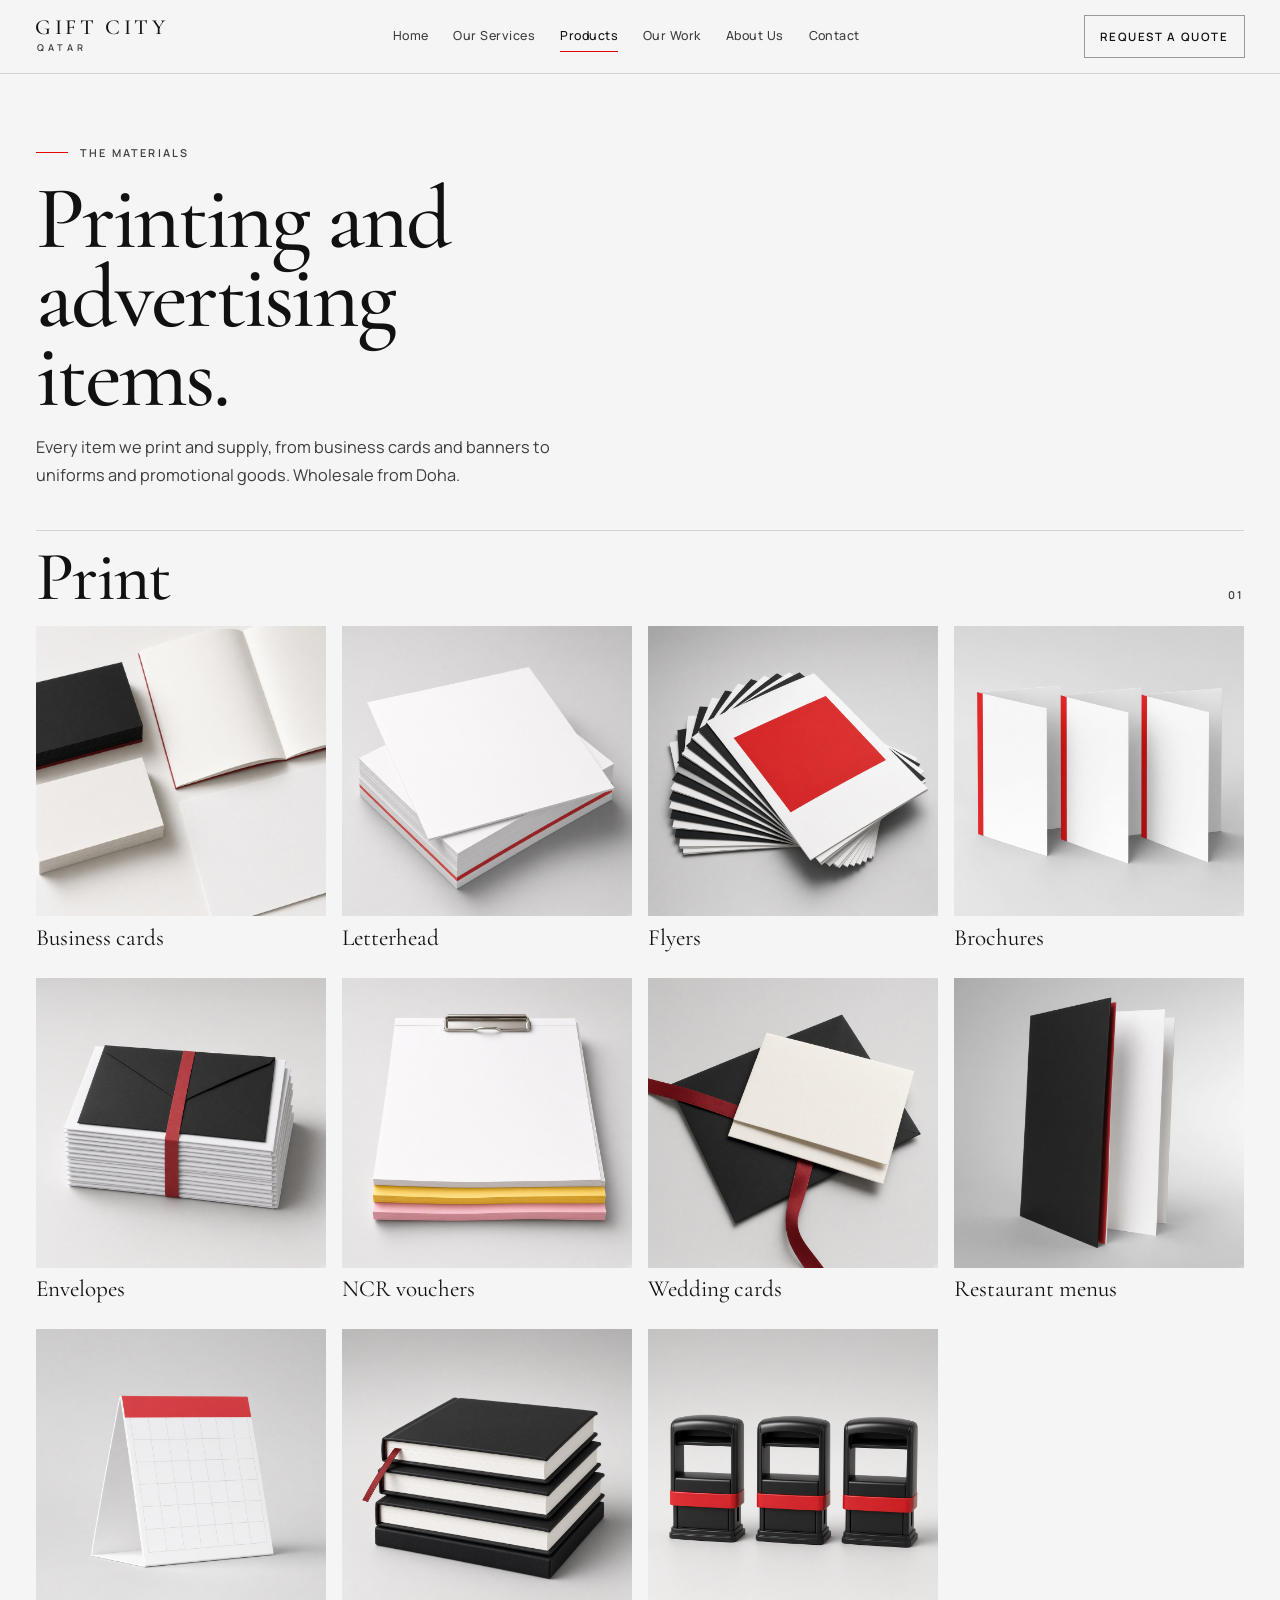
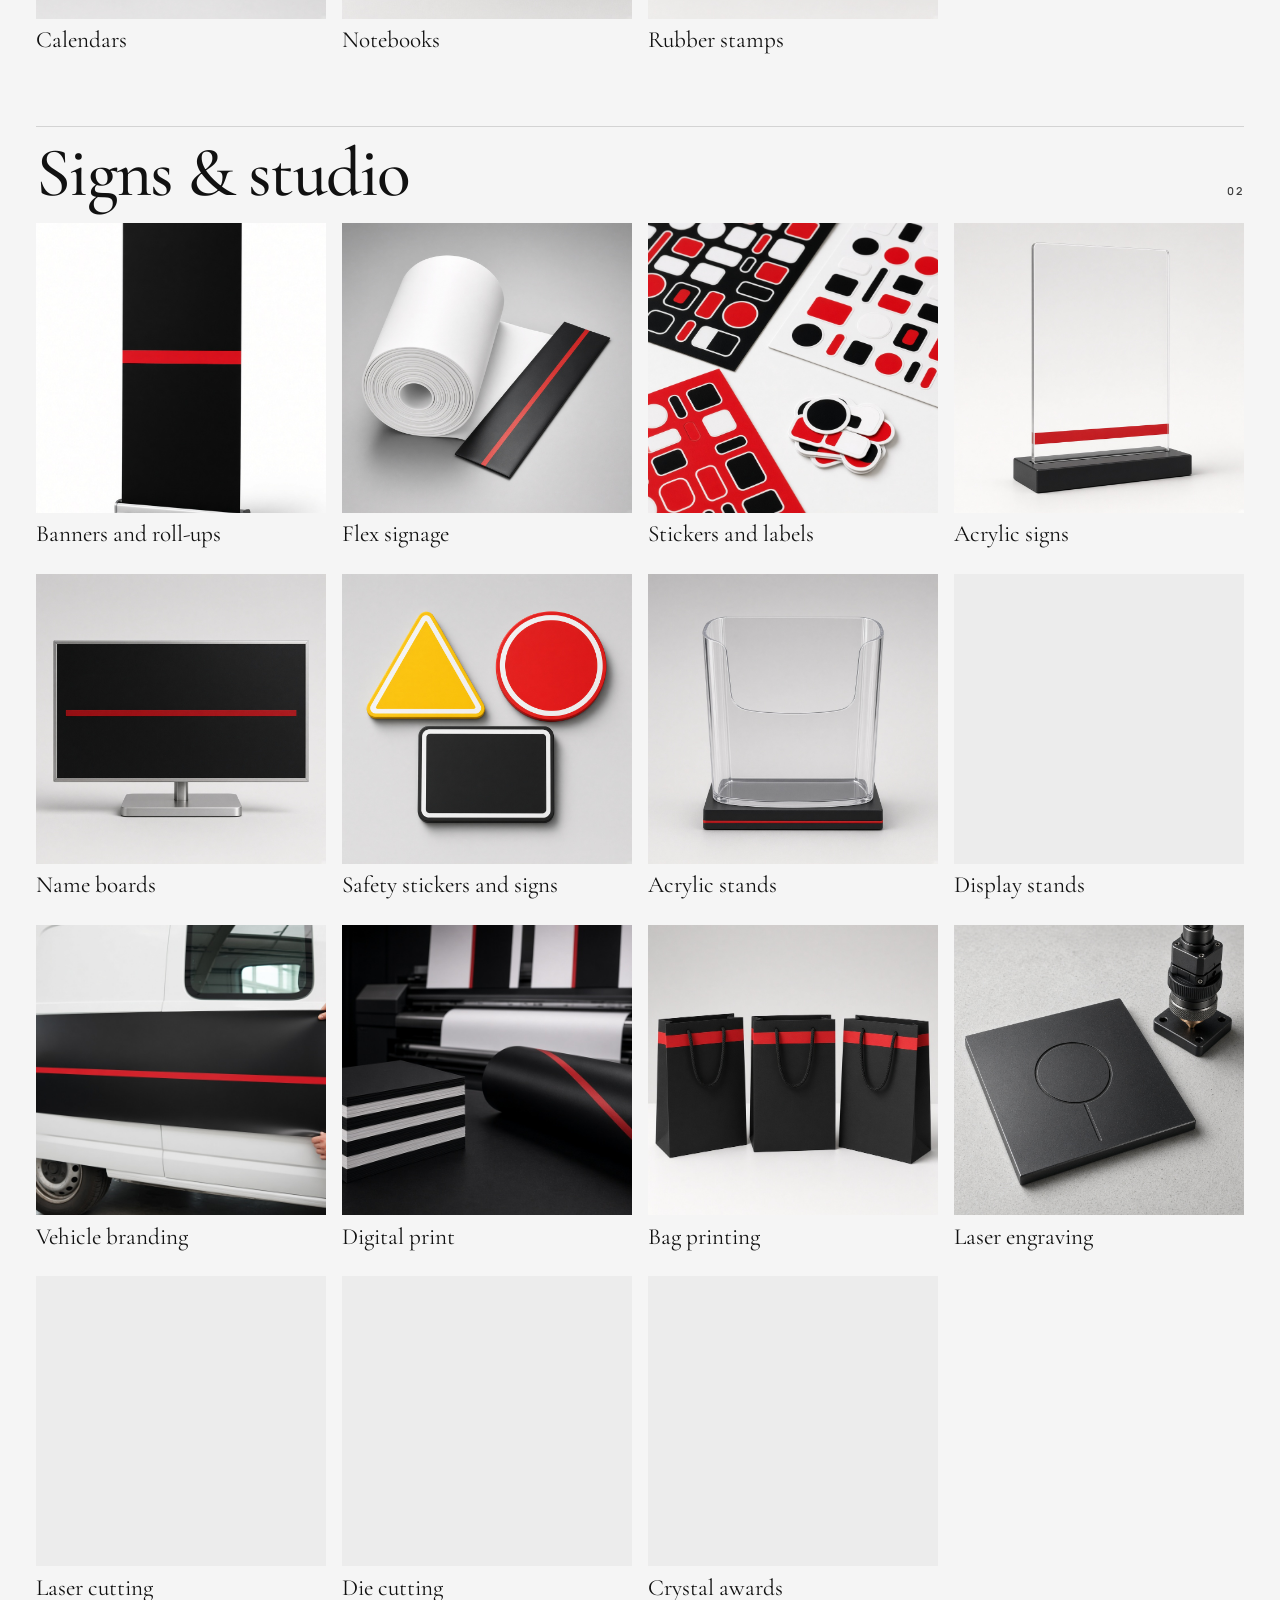
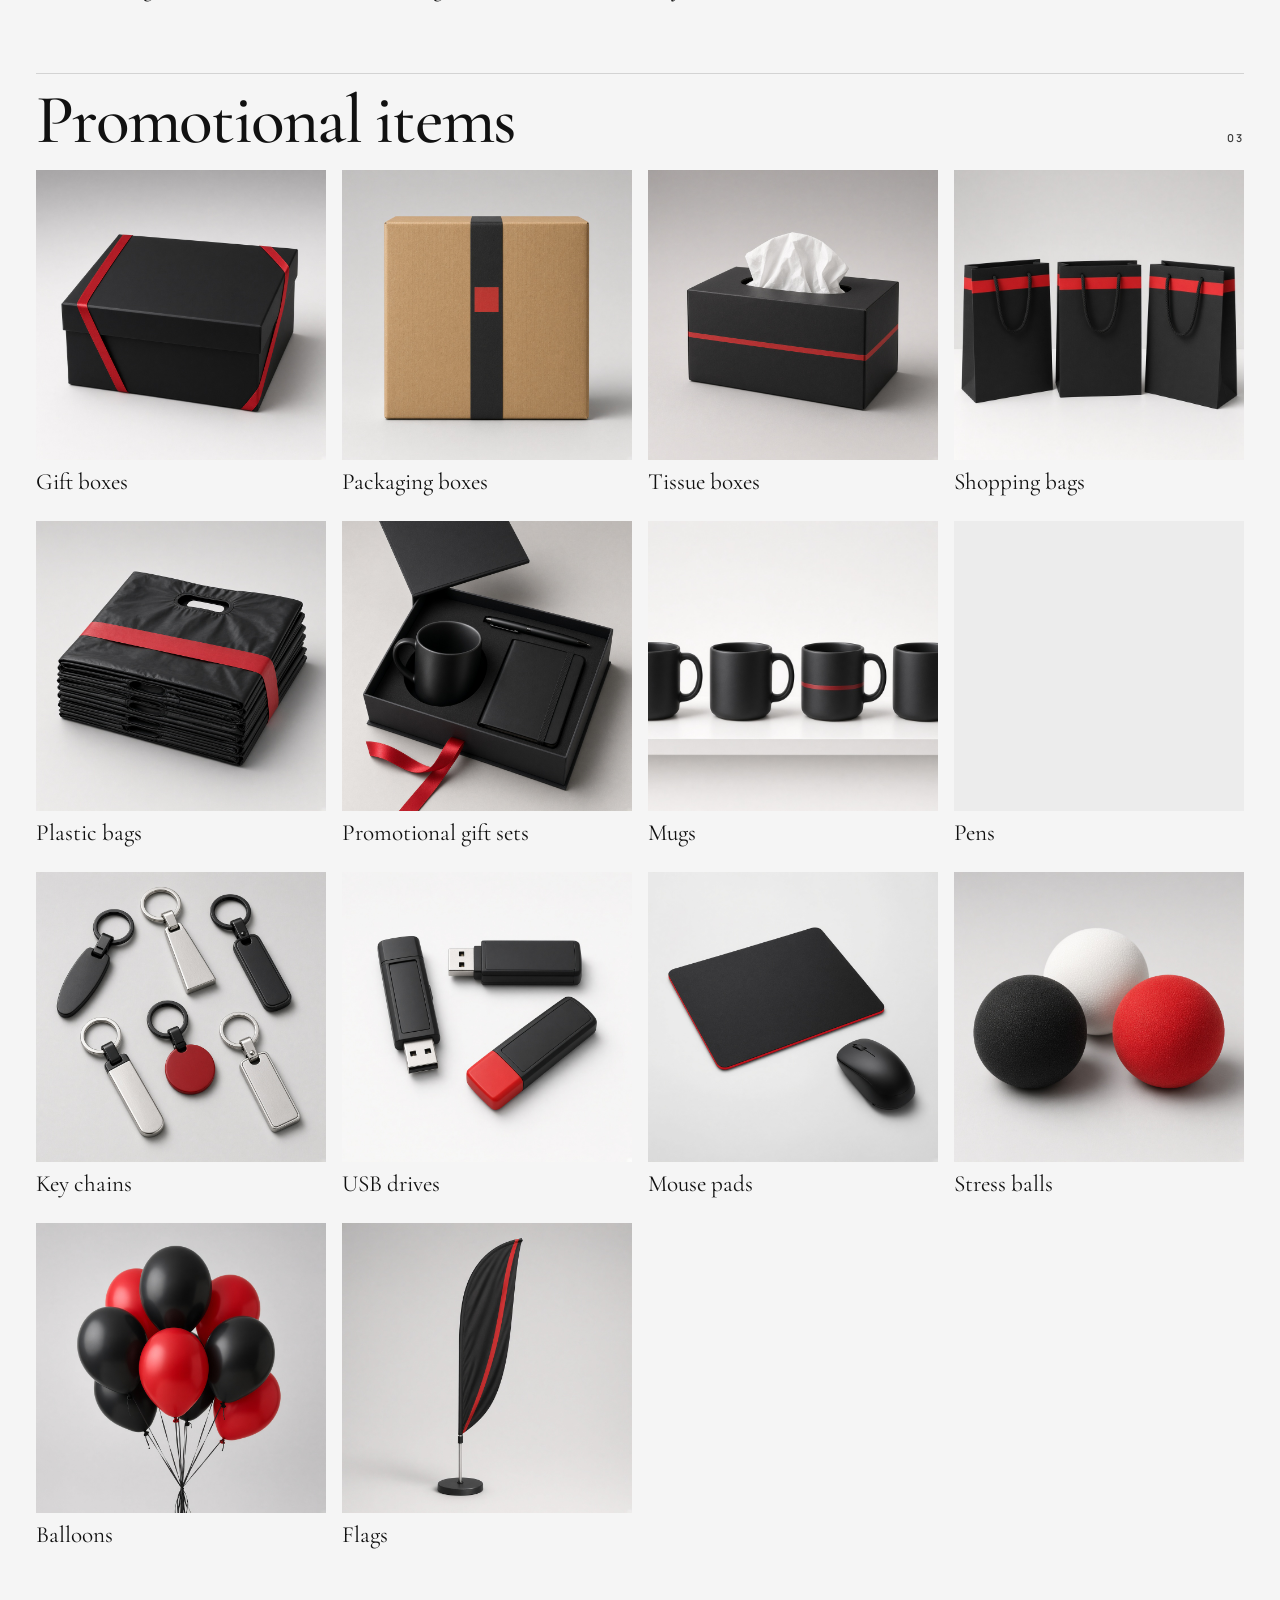
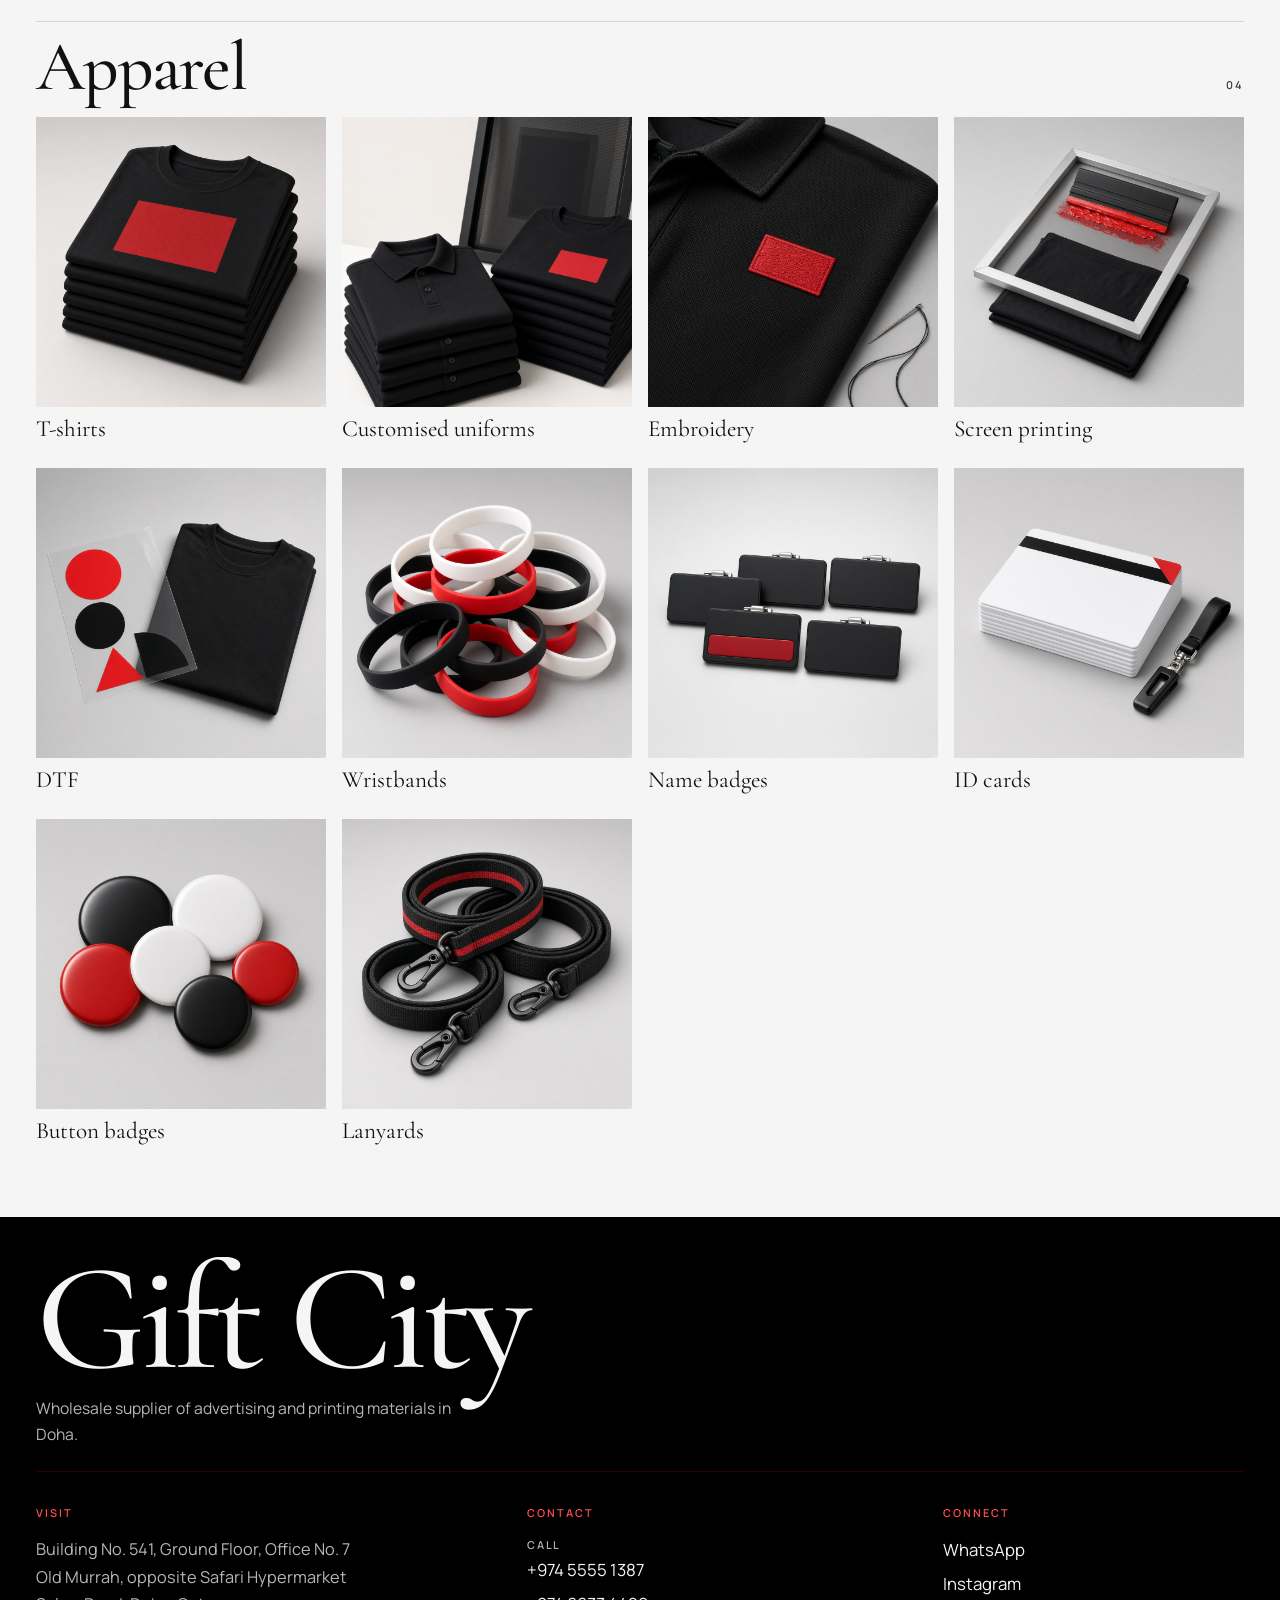
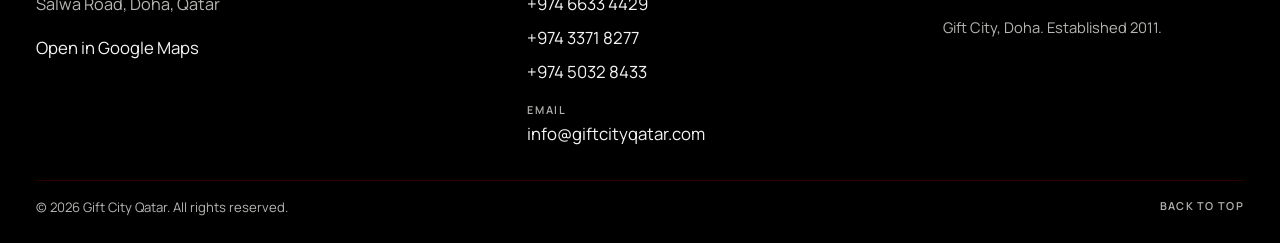
==== commit 8cd6f040: "Show the full print catalogue and brand the homepage around Gift City Qatar. Co-authored-by: Cursor " ====
--- a/products.html
+++ b/products.html
@@ -59,53 +59,79 @@
       <div class="wrap">
         <p class="eyebrow"><span class="rule" aria-hidden="true"></span>The materials</p>
         <h1>Printing and advertising items.</h1>
-        <p class="lede">Commercial print, banners, roll-ups, signage, vehicle branding, uniforms and promotional print. Supplied wholesale from Doha.</p>
-      </div>
-    </section>
-
-    <section class="range" aria-labelledby="range-gifts">
-      <div class="wrap">
-        <div class="range-head">
-          <h2 id="range-gifts">Print &amp; promotion</h2>
+        <p class="lede">Every item we print and supply, from business cards and banners to uniforms and promotional goods. Wholesale from Doha.</p>
+      </div>
+    </section>
+
+    <section class="range" aria-labelledby="range-print">
+      <div class="wrap">
+        <div class="range-head">
+          <h2 id="range-print">Print</h2>
           <p>01</p>
         </div>
-        <div class="range-grid range-gifts">
-          <figure class="piece reveal">
-            <img src="assets/images/work-notebooks.jpg" alt="A stack of notebooks with a pen and ruler on a white desk" width="1400" height="1800" decoding="async">
-            <figcaption>Notebooks <span>Desk sets and printed stationery.</span></figcaption>
-          </figure>
-          <figure class="piece reveal" data-delay="1">
-            <img src="assets/images/work-journal.jpg" alt="An open journal with a fountain pen resting on the page" width="1400" height="1000" decoding="async">
-            <figcaption>Journals <span>Printed books and branded pages.</span></figcaption>
-          </figure>
-          <figure class="piece reveal" data-delay="2">
-            <img src="assets/images/work-pen.jpg" alt="A slim pen photographed on a sage surface" width="1400" height="1000" decoding="async">
-            <figcaption>Pens <span>Branded pens for offices and campaigns.</span></figcaption>
-          </figure>
-          <figure class="piece reveal">
-            <img src="assets/images/product-stamp.jpg" alt="A set of rubber stamps standing on a wooden desk" width="1400" height="1800" decoding="async">
-            <figcaption>Stamps <span>Rubber stamps for offices and packaging.</span></figcaption>
-          </figure>
-          <figure class="piece reveal" data-delay="1">
-            <img src="assets/images/service-personal.jpg" alt="Black ceramic mugs printed with a name or logo" width="1500" height="1800" decoding="async">
-            <figcaption>Mugs <span>Names, messages and logos.</span></figcaption>
-          </figure>
-          <figure class="piece reveal" data-delay="2">
-            <img src="assets/images/work-bottle.jpg" alt="A wood-finish bottle standing in soft window light" width="1400" height="1800" decoding="async">
-            <figcaption>Bottles <span>Drinkware for teams and events.</span></figcaption>
-          </figure>
-          <figure class="piece reveal">
-            <img src="assets/images/service-promo.jpg" alt="A plain kraft tote bag ready for custom branding" width="1400" height="1800" decoding="async">
-            <figcaption>Bags <span>Totes and shopping bags for a brand.</span></figcaption>
-          </figure>
-          <figure class="piece reveal" data-delay="1">
-            <img src="assets/images/service-creative.jpg" alt="Kraft packaging tied with twine on a wooden table" width="1500" height="1200" decoding="async">
-            <figcaption>Packaging <span>Printed bags, boxes and tissue for a finished order.</span></figcaption>
-          </figure>
-          <figure class="piece reveal" data-delay="2">
-            <img src="assets/images/hero.jpg" alt="Black presentation boxes finished with satin bows" width="2000" height="2000" decoding="async">
-            <figcaption>Presentation <span>Finished boxes for client and campaign deliveries.</span></figcaption>
-          </figure>
+        <div class="sku-grid">
+          <figure class="sku"><img src="assets/images/print-cards.jpg" alt="Stacks of black and white business cards" width="800" height="800" loading="lazy" decoding="async"><figcaption>Business cards</figcaption></figure>
+          <figure class="sku"><img src="assets/images/item-letterhead.jpg" alt="A stack of letterhead sheets" width="800" height="800" loading="lazy" decoding="async"><figcaption>Letterhead</figcaption></figure>
+          <figure class="sku"><img src="assets/images/item-flyers.jpg" alt="A fan of printed flyers" width="800" height="800" loading="lazy" decoding="async"><figcaption>Flyers</figcaption></figure>
+          <figure class="sku"><img src="assets/images/item-brochures.jpg" alt="Folded brochures standing open" width="800" height="800" loading="lazy" decoding="async"><figcaption>Brochures</figcaption></figure>
+          <figure class="sku"><img src="assets/images/item-envelopes.jpg" alt="A stack of business envelopes" width="800" height="800" loading="lazy" decoding="async"><figcaption>Envelopes</figcaption></figure>
+          <figure class="sku"><img src="assets/images/item-vouchers.jpg" alt="A pad of carbonless voucher forms" width="800" height="800" loading="lazy" decoding="async"><figcaption>NCR vouchers</figcaption></figure>
+          <figure class="sku"><img src="assets/images/item-wedding.jpg" alt="A folded invitation card and envelope" width="800" height="800" loading="lazy" decoding="async"><figcaption>Wedding cards</figcaption></figure>
+          <figure class="sku"><img src="assets/images/item-menus.jpg" alt="A folded restaurant menu" width="800" height="800" loading="lazy" decoding="async"><figcaption>Restaurant menus</figcaption></figure>
+          <figure class="sku"><img src="assets/images/item-calendars.jpg" alt="A standing desk calendar" width="800" height="800" loading="lazy" decoding="async"><figcaption>Calendars</figcaption></figure>
+          <figure class="sku"><img src="assets/images/item-notebooks.jpg" alt="A stack of black notebooks" width="800" height="800" loading="lazy" decoding="async"><figcaption>Notebooks</figcaption></figure>
+          <figure class="sku"><img src="assets/images/item-stamps.jpg" alt="Three self-inking rubber stamps" width="800" height="800" loading="lazy" decoding="async"><figcaption>Rubber stamps</figcaption></figure>
+        </div>
+      </div>
+    </section>
+
+    <section class="range" aria-labelledby="range-signs">
+      <div class="wrap">
+        <div class="range-head">
+          <h2 id="range-signs">Signs &amp; studio</h2>
+          <p>02</p>
+        </div>
+        <div class="sku-grid">
+          <figure class="sku"><img src="assets/images/print-banner.jpg" alt="A black roll-up banner stand" width="800" height="800" loading="lazy" decoding="async"><figcaption>Banners and roll-ups</figcaption></figure>
+          <figure class="sku"><img src="assets/images/item-flex.jpg" alt="A roll of flex banner material" width="800" height="800" loading="lazy" decoding="async"><figcaption>Flex signage</figcaption></figure>
+          <figure class="sku"><img src="assets/images/print-stickers.jpg" alt="Sheets of vinyl stickers" width="800" height="800" loading="lazy" decoding="async"><figcaption>Stickers and labels</figcaption></figure>
+          <figure class="sku"><img src="assets/images/item-acrylic.jpg" alt="A clear acrylic sign panel" width="800" height="800" loading="lazy" decoding="async"><figcaption>Acrylic signs</figcaption></figure>
+          <figure class="sku"><img src="assets/images/item-nameboard.jpg" alt="A wall name board" width="800" height="800" loading="lazy" decoding="async"><figcaption>Name boards</figcaption></figure>
+          <figure class="sku"><img src="assets/images/item-safety.jpg" alt="Blank safety sign shapes" width="800" height="800" loading="lazy" decoding="async"><figcaption>Safety stickers and signs</figcaption></figure>
+          <figure class="sku"><img src="assets/images/item-stand.jpg" alt="A clear acrylic brochure stand" width="800" height="800" loading="lazy" decoding="async"><figcaption>Acrylic stands</figcaption></figure>
+          <figure class="sku"><img src="assets/images/item-display.jpg" alt="An exhibition display stand" width="800" height="800" loading="lazy" decoding="async"><figcaption>Display stands</figcaption></figure>
+          <figure class="sku"><img src="assets/images/print-vehicle.jpg" alt="Vinyl being applied to a van" width="800" height="800" loading="lazy" decoding="async"><figcaption>Vehicle branding</figcaption></figure>
+          <figure class="sku"><img src="assets/images/print-hero.jpg" alt="A large-format printer with card stock and banner vinyl" width="800" height="800" loading="lazy" decoding="async"><figcaption>Digital print</figcaption></figure>
+          <figure class="sku"><img src="assets/images/print-bags.jpg" alt="Printed black paper shopping bags" width="800" height="800" loading="lazy" decoding="async"><figcaption>Bag printing</figcaption></figure>
+          <figure class="sku"><img src="assets/images/item-laser.jpg" alt="A metal plate with a laser-engraved circle" width="800" height="800" loading="lazy" decoding="async"><figcaption>Laser engraving</figcaption></figure>
+          <figure class="sku"><img src="assets/images/item-lasercut.jpg" alt="Cut acrylic pieces" width="800" height="800" loading="lazy" decoding="async"><figcaption>Laser cutting</figcaption></figure>
+          <figure class="sku"><img src="assets/images/item-diecut.jpg" alt="Die-cut paper shapes on a cutting mat" width="800" height="800" loading="lazy" decoding="async"><figcaption>Die cutting</figcaption></figure>
+          <figure class="sku"><img src="assets/images/item-award.jpg" alt="A crystal award block" width="800" height="800" loading="lazy" decoding="async"><figcaption>Crystal awards</figcaption></figure>
+        </div>
+      </div>
+    </section>
+
+    <section class="range" aria-labelledby="range-promo">
+      <div class="wrap">
+        <div class="range-head">
+          <h2 id="range-promo">Promotional items</h2>
+          <p>03</p>
+        </div>
+        <div class="sku-grid">
+          <figure class="sku"><img src="assets/images/item-giftbox.jpg" alt="A closed black gift box" width="800" height="800" loading="lazy" decoding="async"><figcaption>Gift boxes</figcaption></figure>
+          <figure class="sku"><img src="assets/images/item-packbox.jpg" alt="A plain packaging box" width="800" height="800" loading="lazy" decoding="async"><figcaption>Packaging boxes</figcaption></figure>
+          <figure class="sku"><img src="assets/images/item-tissue.jpg" alt="A black tissue box" width="800" height="800" loading="lazy" decoding="async"><figcaption>Tissue boxes</figcaption></figure>
+          <figure class="sku"><img src="assets/images/print-bags.jpg" alt="Black paper shopping bags with a red band" width="800" height="800" loading="lazy" decoding="async"><figcaption>Shopping bags</figcaption></figure>
+          <figure class="sku"><img src="assets/images/item-plasticbag.jpg" alt="A stack of black plastic carrier bags" width="800" height="800" loading="lazy" decoding="async"><figcaption>Plastic bags</figcaption></figure>
+          <figure class="sku"><img src="assets/images/item-set.jpg" alt="An open box with a mug, pen and notebook" width="800" height="800" loading="lazy" decoding="async"><figcaption>Promotional gift sets</figcaption></figure>
+          <figure class="sku"><img src="assets/images/print-mugs.jpg" alt="A row of matte black mugs" width="800" height="800" loading="lazy" decoding="async"><figcaption>Mugs</figcaption></figure>
+          <figure class="sku"><img src="assets/images/item-pens.jpg" alt="Three black ballpoint pens" width="800" height="800" loading="lazy" decoding="async"><figcaption>Pens</figcaption></figure>
+          <figure class="sku"><img src="assets/images/item-keys.jpg" alt="Metal keychains" width="800" height="800" loading="lazy" decoding="async"><figcaption>Key chains</figcaption></figure>
+          <figure class="sku"><img src="assets/images/item-usb.jpg" alt="Black USB flash drives" width="800" height="800" loading="lazy" decoding="async"><figcaption>USB drives</figcaption></figure>
+          <figure class="sku"><img src="assets/images/item-mousepad.jpg" alt="A black mouse pad" width="800" height="800" loading="lazy" decoding="async"><figcaption>Mouse pads</figcaption></figure>
+          <figure class="sku"><img src="assets/images/item-stress.jpg" alt="Black, white and red stress balls" width="800" height="800" loading="lazy" decoding="async"><figcaption>Stress balls</figcaption></figure>
+          <figure class="sku"><img src="assets/images/item-balloons.jpg" alt="Black and red balloons" width="800" height="800" loading="lazy" decoding="async"><figcaption>Balloons</figcaption></figure>
+          <figure class="sku"><img src="assets/images/item-flag.jpg" alt="A black feather flag" width="800" height="800" loading="lazy" decoding="async"><figcaption>Flags</figcaption></figure>
         </div>
       </div>
     </section>
@@ -113,37 +139,20 @@
     <section class="range" aria-labelledby="range-apparel">
       <div class="wrap">
         <div class="range-head">
-          <h2 id="range-apparel">Uniforms &amp; apparel</h2>
-          <p>02</p>
-        </div>
-        <div class="range-grid range-apparel">
-          <figure class="piece reveal">
-            <img src="assets/images/work-tee.jpg" alt="A light cotton shirt hanging in a bright room" width="1400" height="1600" decoding="async">
-            <figcaption>T-shirts <span>For teams, events and promotional ranges.</span></figcaption>
-          </figure>
-          <figure class="piece reveal" data-delay="1">
-            <img src="assets/images/product-polo.jpg" alt="Folded polo shirts in blue, green, coral and grey" width="1400" height="1200" decoding="async">
-            <figcaption>Polo shirts <span>Staff uniforms and branded corporate wear.</span></figcaption>
-          </figure>
-        </div>
-      </div>
-    </section>
-
-    <section class="range" aria-labelledby="range-awards">
-      <div class="wrap">
-        <div class="range-head">
-          <h2 id="range-awards">Awards &amp; display</h2>
-          <p>03</p>
-        </div>
-        <div class="range-grid range-awards">
-          <figure class="piece reveal">
-            <img src="assets/images/service-awards.jpg" alt="A gold trophy cup on a quiet neutral background" width="1400" height="1600" decoding="async">
-            <figcaption>Awards <span>Crystal awards and trophies for corporate recognition.</span></figcaption>
-          </figure>
-          <figure class="piece reveal" data-delay="1">
-            <img src="assets/images/product-frames.jpg" alt="A wall of framed prints in black, white and timber frames" width="1400" height="1000" decoding="async">
-            <figcaption>Display print <span>Printed pieces prepared for walls, stands and exhibitions.</span></figcaption>
-          </figure>
+          <h2 id="range-apparel">Apparel</h2>
+          <p>04</p>
+        </div>
+        <div class="sku-grid">
+          <figure class="sku"><img src="assets/images/item-tees.jpg" alt="A stack of black printed t-shirts" width="800" height="800" loading="lazy" decoding="async"><figcaption>T-shirts</figcaption></figure>
+          <figure class="sku"><img src="assets/images/print-apparel.jpg" alt="Folded black polo shirts and t-shirts" width="800" height="800" loading="lazy" decoding="async"><figcaption>Customised uniforms</figcaption></figure>
+          <figure class="sku"><img src="assets/images/item-embroidery.jpg" alt="Embroidery on black polo fabric" width="800" height="800" loading="lazy" decoding="async"><figcaption>Embroidery</figcaption></figure>
+          <figure class="sku"><img src="assets/images/item-screen.jpg" alt="A screen printing frame over a t-shirt" width="800" height="800" loading="lazy" decoding="async"><figcaption>Screen printing</figcaption></figure>
+          <figure class="sku"><img src="assets/images/item-dtf.jpg" alt="A DTF transfer sheet beside a t-shirt" width="800" height="800" loading="lazy" decoding="async"><figcaption>DTF</figcaption></figure>
+          <figure class="sku"><img src="assets/images/item-wristbands.jpg" alt="A pile of silicone wristbands" width="800" height="800" loading="lazy" decoding="async"><figcaption>Wristbands</figcaption></figure>
+          <figure class="sku"><img src="assets/images/item-badges.jpg" alt="Blank name badges" width="800" height="800" loading="lazy" decoding="async"><figcaption>Name badges</figcaption></figure>
+          <figure class="sku"><img src="assets/images/item-idcards.jpg" alt="A stack of blank ID cards" width="800" height="800" loading="lazy" decoding="async"><figcaption>ID cards</figcaption></figure>
+          <figure class="sku"><img src="assets/images/item-buttons.jpg" alt="Round button badges" width="800" height="800" loading="lazy" decoding="async"><figcaption>Button badges</figcaption></figure>
+          <figure class="sku"><img src="assets/images/item-lanyards.jpg" alt="Coiled black lanyards" width="800" height="800" loading="lazy" decoding="async"><figcaption>Lanyards</figcaption></figure>
         </div>
       </div>
     </section>
--- a/css/style.css
+++ b/css/style.css
@@ -566,7 +566,7 @@
 }
 
 .hero-media img {
-  object-position: center 42%;
+  object-position: center center;
   transform: scale(1.06);
   animation: heroSettle 1.8s var(--ease) forwards;
 }
@@ -698,6 +698,41 @@
   object-fit: cover;
 }
 
+.hero-brand {
+  background: var(--ivory);
+  color: var(--forest);
+}
+
+.hero-photos {
+  display: grid;
+  grid-template-columns: 1.4fr 1fr;
+  grid-template-rows: 1fr 1fr;
+  gap: 0.4rem;
+  height: 48svh;
+  margin: 0;
+  padding: calc(var(--header) + 0.45rem) 0.4rem 0;
+  background: var(--ivory);
+}
+
+.hero-photos img {
+  width: 100%;
+  height: 100%;
+  object-fit: cover;
+}
+
+.hp1 {
+  grid-row: 1 / 3;
+}
+
+.hero-brand .hero-copy {
+  margin-top: 0;
+  background: var(--ivory);
+}
+
+.hero-brand .scroll-hint {
+  display: none;
+}
+
 .scroll-hint {
   display: none;
 }
@@ -900,12 +935,9 @@
 }
 
 .g2 img,
+.g3 img,
 .g6 img {
-  object-position: center 30%;
-}
-
-.g3 img {
-  object-position: 70% center;
+  object-position: center center;
 }
 
 .pos-gifts {
@@ -1143,6 +1175,40 @@
   font-size: 0.84rem;
   line-height: 1.45;
   color: var(--muted);
+}
+
+.sku-grid {
+  display: grid;
+  grid-template-columns: repeat(2, minmax(0, 1fr));
+  gap: 1.35rem 0.75rem;
+}
+
+.sku img {
+  width: 100%;
+  aspect-ratio: 1;
+  height: auto;
+  object-fit: cover;
+  background: var(--warm);
+}
+
+.sku figcaption {
+  padding-top: 0.55rem;
+  font-family: var(--serif);
+  font-size: clamp(1.15rem, 2vw, 1.45rem);
+  line-height: 1.15;
+}
+
+@media (min-width: 720px) {
+  .sku-grid {
+    grid-template-columns: repeat(3, minmax(0, 1fr));
+  }
+}
+
+@media (min-width: 1024px) {
+  .sku-grid {
+    grid-template-columns: repeat(4, minmax(0, 1fr));
+    gap: 1.6rem 1rem;
+  }
 }
 
 .catalogue-grid {
@@ -1489,9 +1555,10 @@
   }
 
   .hero-media img {
-    object-position: center 40%;
-  }
-
+    object-position: center center;
+  }
+
+  .hero-brand .hero-copy,
   .hero-copy {
     justify-content: flex-end;
     width: min(1480px, calc(100% - 8vw));
@@ -1546,7 +1613,8 @@
     color: var(--ivory);
   }
 
-  .hero-meta {
+  .hero-brand .hero-meta {
+    display: block;
     right: 1.7rem;
     left: auto;
     top: 46%;
@@ -1563,6 +1631,61 @@
     left: 50%;
     bottom: 1.35rem;
     transform: translateX(-50%);
+  }
+
+  .hero.hero-brand {
+    display: grid;
+    grid-template-columns: minmax(0, 0.9fr) minmax(0, 1.1fr);
+    background: var(--ivory);
+    color: var(--forest);
+  }
+
+  .hero-brand .hero-photos {
+    order: 2;
+    height: 100dvh;
+    min-height: 100svh;
+    box-sizing: border-box;
+    padding: var(--header) 0.45rem 0.45rem 0;
+    gap: 0.45rem;
+  }
+
+  .hero-brand .hero-copy {
+    order: 1;
+    width: auto;
+    min-height: 100svh;
+    min-height: 100dvh;
+    margin: 0;
+    padding: 18vh 7vw 8vh 6vw;
+    background: var(--ivory);
+    justify-content: flex-end;
+  }
+
+  .hero-brand .hero-kicker {
+    color: var(--muted);
+  }
+
+  .hero-brand .hero-kicker .rule {
+    background: var(--gold);
+  }
+
+  .hero-brand h1 {
+    color: var(--forest);
+    text-shadow: none;
+  }
+
+  .hero-brand .lede {
+    color: var(--muted);
+  }
+
+  .hero-brand .hero-go {
+    color: var(--forest);
+    border-bottom-color: var(--forest);
+  }
+
+  .hero-brand .hero-foot {
+    grid-template-columns: minmax(0, 22rem);
+    justify-content: start;
+    gap: 1.35rem;
   }
 
   .intro.section {
